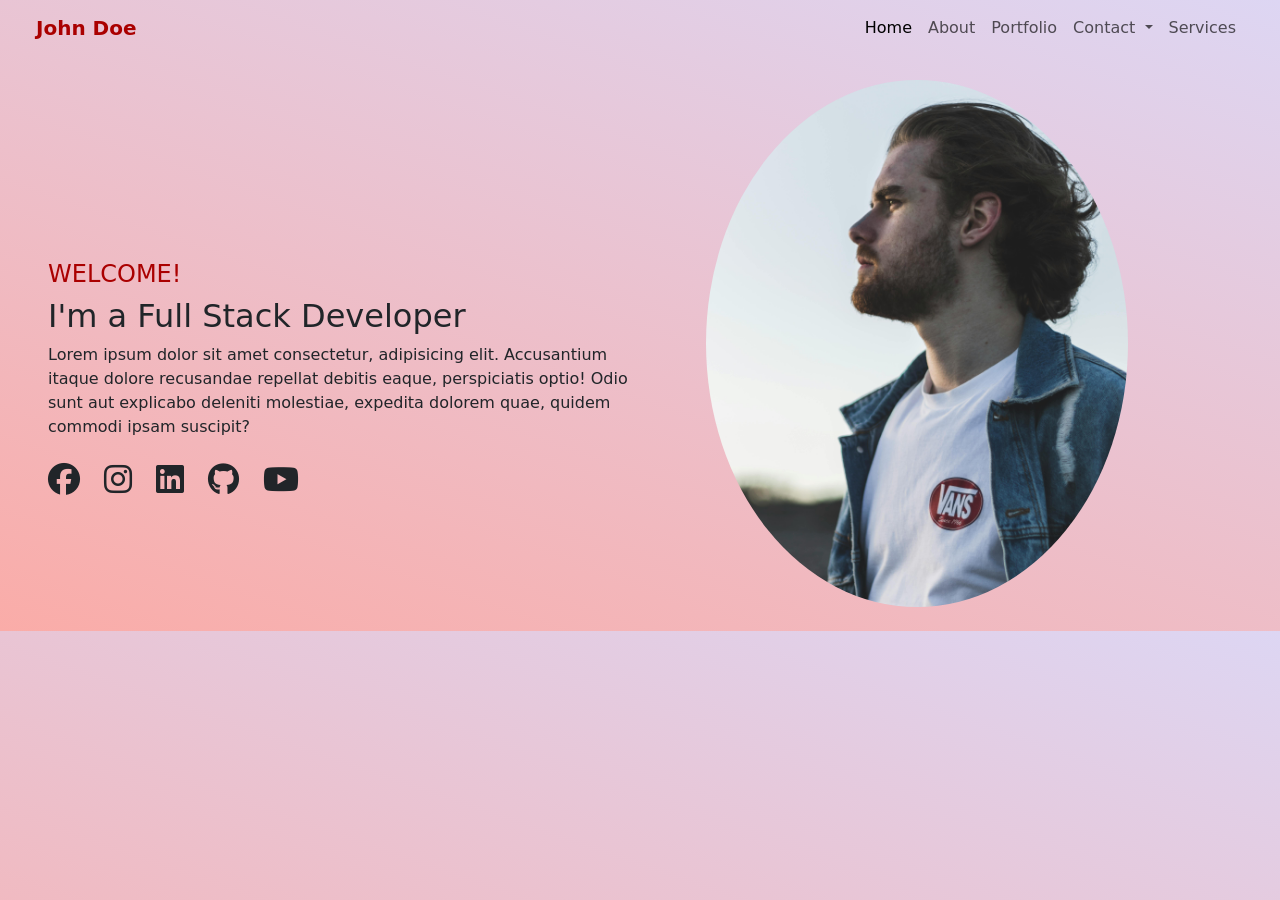
==== index.html @ af457241 "sample portfolio" ====
<!DOCTYPE html>
<html lang="en">
  <head>
    <meta charset="UTF-8" />
    <meta name="viewport" content="width=device-width, initial-scale=1.0" />
    <title>Document</title>
    <link
      href="https://cdn.jsdelivr.net/npm/bootstrap@5.3.3/dist/css/bootstrap.min.css"
      rel="stylesheet"
      integrity="sha384-QWTKZyjpPEjISv5WaRU9OFeRpok6YctnYmDr5pNlyT2bRjXh0JMhjY6hW+ALEwIH"
      crossorigin="anonymous"
    />
    <link
      rel="stylesheet"
      href="https://cdnjs.cloudflare.com/ajax/libs/font-awesome/6.7.1/css/all.min.css"
      integrity="sha512-5Hs3dF2AEPkpNAR7UiOHba+lRSJNeM2ECkwxUIxC1Q/FLycGTbNapWXB4tP889k5T5Ju8fs4b1P5z/iB4nMfSQ=="
      crossorigin="anonymous"
      referrerpolicy="no-referrer"
    />
    <script
      src="https://cdn.jsdelivr.net/npm/bootstrap@5.3.3/dist/js/bootstrap.bundle.min.js"
      integrity="sha384-YvpcrYf0tY3lHB60NNkmXc5s9fDVZLESaAA55NDzOxhy9GkcIdslK1eN7N6jIeHz"
      crossorigin="anonymous"
    ></script>
    <style>
      body {
        background-color: #faaca8;
        background-image: linear-gradient(19deg, #faaca8 0%, #ddd6f3 100%);
      }
    </style>
  </head>
  <body>
    <nav class="navbar navbar-expand-lg sticky-top">
      <div class="container-fluid">
        <a class="navbar-brand ms-4 pe-5 fw-bold" href="#" style="color: #AA0000;">John Doe</a>
        <button
          class="navbar-toggler"
          type="button"
          data-bs-toggle="collapse"
          data-bs-target="#navbarSupportedContent"
          aria-controls="navbarSupportedContent"
          aria-expanded="false"
          aria-label="Toggle navigation"
        >
          <span class="navbar-toggler-icon"></span>
        </button>
        <div class="collapse navbar-collapse" id="navbarSupportedContent">
          <ul class="nav navbar-nav justify-content-end ms-auto me-4">
            <li class="nav-item">
              <a class="nav-link active" aria-current="page" href="#">Home</a>
            </li>
            <li class="nav-item">
              <a class="nav-link" href="#">About</a>
            </li>
            <li class="nav-item">
              <a class="nav-link" href="#" >Portfolio</a>
            </li>
            <li class="nav-item dropdown">
              <a
                class="nav-link dropdown-toggle"
                href="#"
                role="button"
                data-bs-toggle="dropdown"
                aria-expanded="true"
              >
                Contact
              </a>
              <ul class="dropdown-menu">
                <li><a class="dropdown-item" href="#">Email</a></li>
                <li><a class="dropdown-item" href="#">Address</a></li>
              </ul>
            </li>
            <li class="nav-item">
              <a class="nav-link" href="#">Services</a>
            </li>
          </ul>
        </div>
      </div>
    </nav>
    <div class="container-fluid my-4 ps-5">
      <div class="row">
        <div class="col-6" style="margin-top: 180px">
          <h4 style="color: #AA0000;">WELCOME!</h4>
          <h2>I'm a Full Stack Developer</h2>
          <p>
            Lorem ipsum dolor sit amet consectetur, adipisicing elit.
            Accusantium itaque dolore recusandae repellat debitis eaque,
            perspiciatis optio! Odio sunt aut explicabo deleniti molestiae,
            expedita dolorem quae, quidem commodi ipsam suscipit?
          </p>
          <div class="d-flex pt-4 gap-4">
            <i class="fa-brands fa-facebook fa-2xl"></i>
            <i class="fa-brands fa-instagram fa-2xl"></i>
            <i class="fa-brands fa-linkedin fa-2xl"></i>
            <i class="fa-brands fa-github fa-2xl"></i>
            <i class="fa-brands fa-youtube fa-2xl"></i>
          </div>
        </div>
        <div class="col-6 ps-5">
          <img
            src="./images/profile.jpg"
            alt=""
            class="img-fluid w-75 rounded-circle"
          />
        </div>
      </div>
    </div>
  </body>
</html>
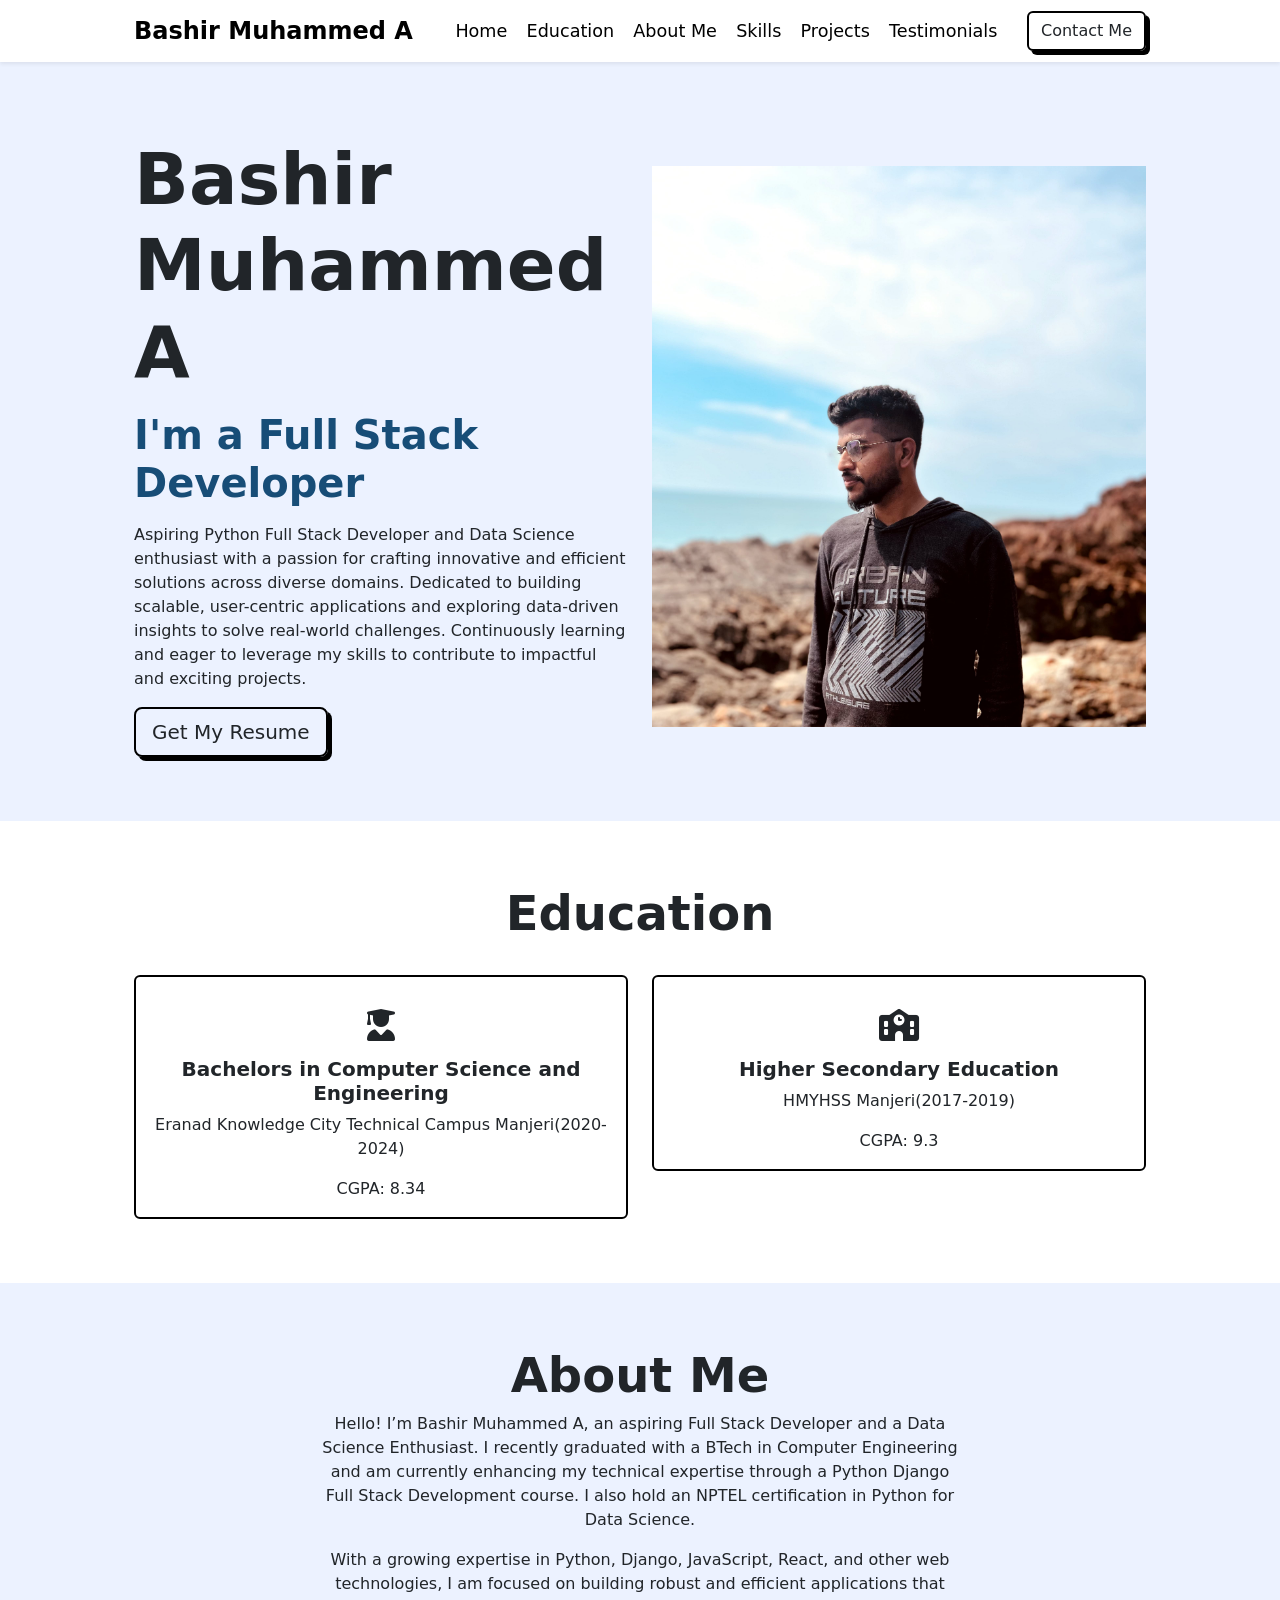
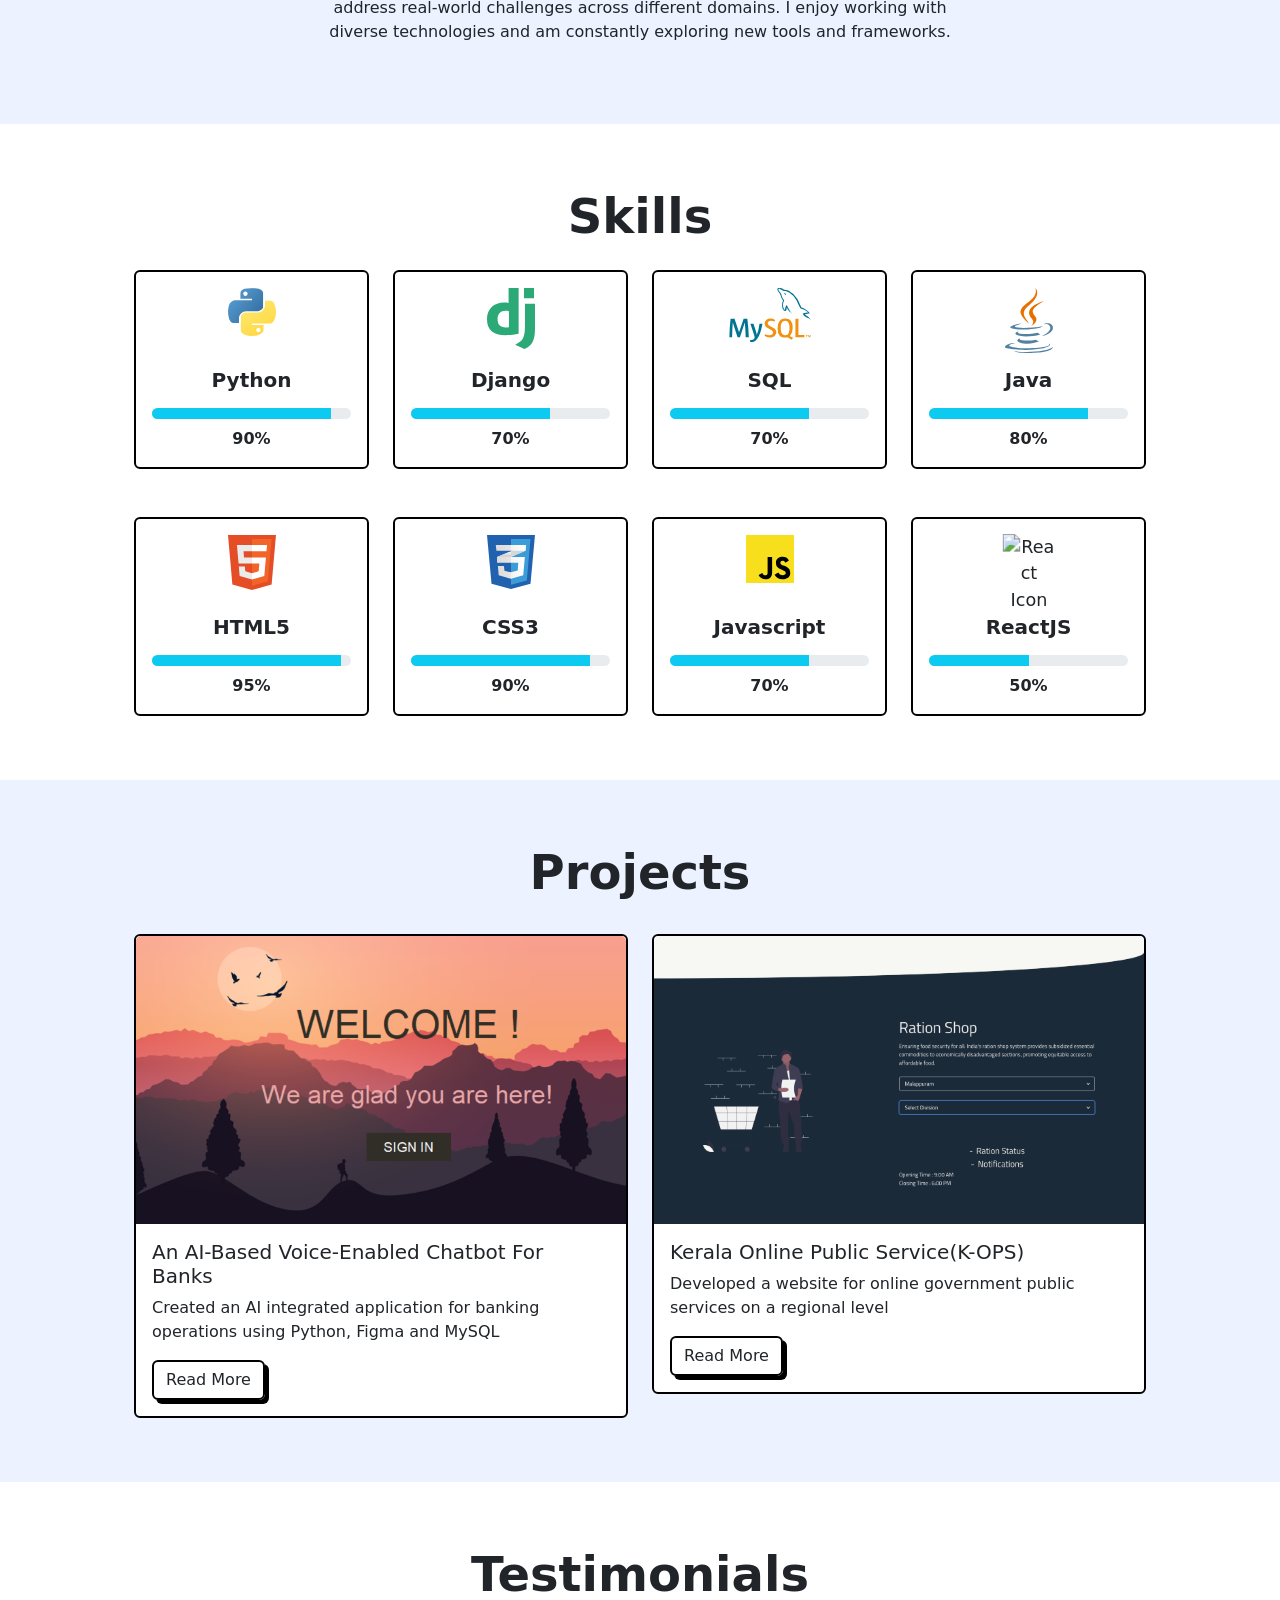
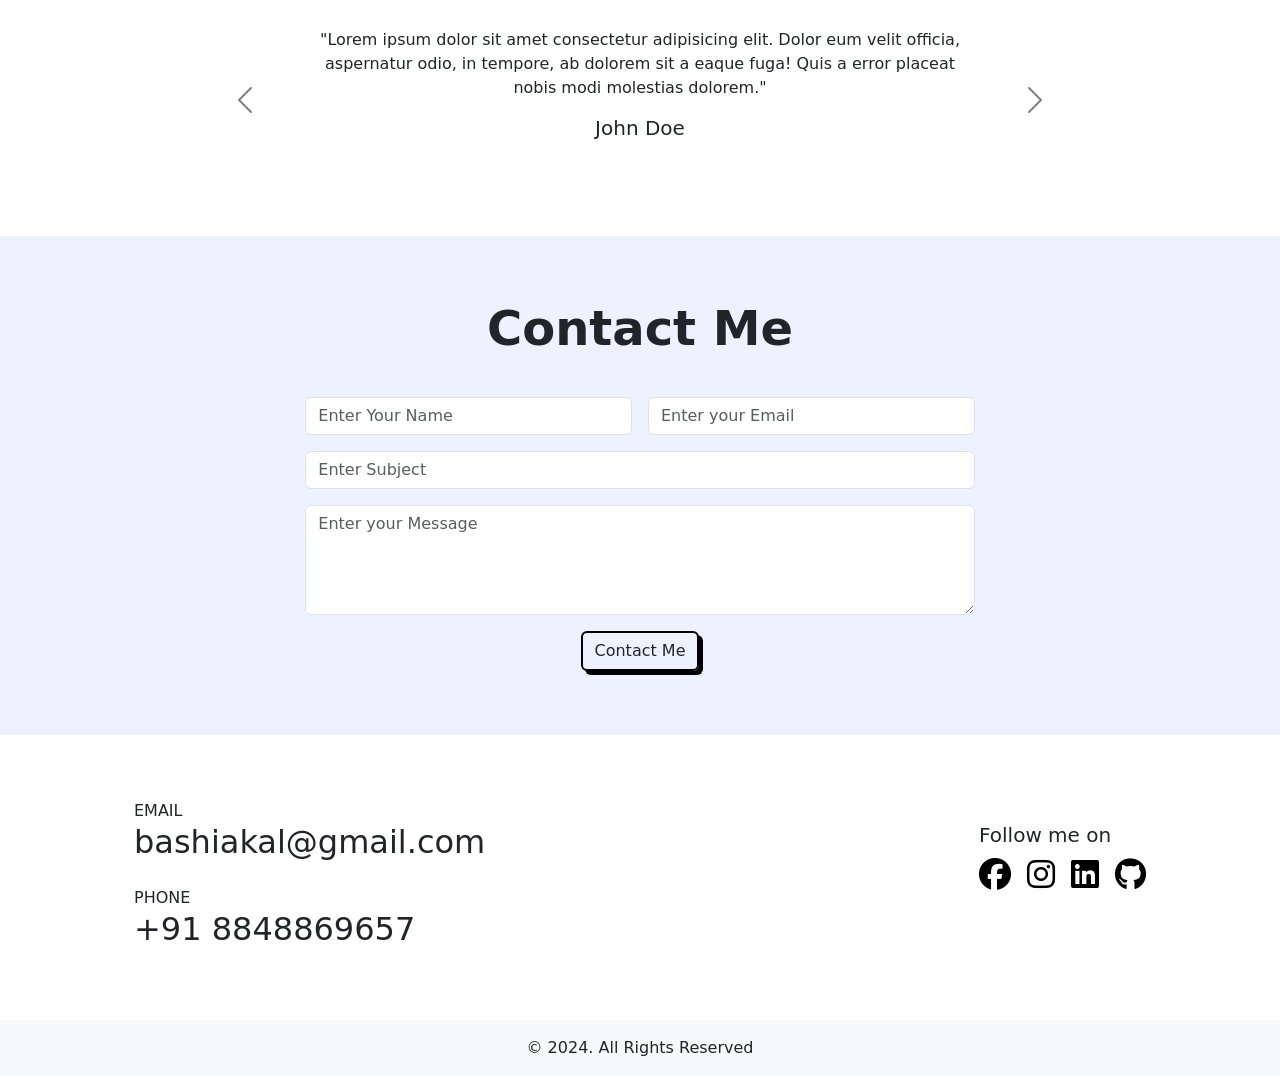
==== commit 63d5f277: "My Portfolio" ====
--- a/index.html
+++ b/index.html
@@ -3,107 +3,649 @@
   <head>
     <meta charset="UTF-8" />
     <meta name="viewport" content="width=device-width, initial-scale=1.0" />
-    <title>Document</title>
+    <title>My Portfolio</title>
     <link
       href="https://cdn.jsdelivr.net/npm/bootstrap@5.3.3/dist/css/bootstrap.min.css"
       rel="stylesheet"
       integrity="sha384-QWTKZyjpPEjISv5WaRU9OFeRpok6YctnYmDr5pNlyT2bRjXh0JMhjY6hW+ALEwIH"
       crossorigin="anonymous"
     />
-    <link
-      rel="stylesheet"
-      href="https://cdnjs.cloudflare.com/ajax/libs/font-awesome/6.7.1/css/all.min.css"
-      integrity="sha512-5Hs3dF2AEPkpNAR7UiOHba+lRSJNeM2ECkwxUIxC1Q/FLycGTbNapWXB4tP889k5T5Ju8fs4b1P5z/iB4nMfSQ=="
-      crossorigin="anonymous"
-      referrerpolicy="no-referrer"
-    />
     <script
       src="https://cdn.jsdelivr.net/npm/bootstrap@5.3.3/dist/js/bootstrap.bundle.min.js"
       integrity="sha384-YvpcrYf0tY3lHB60NNkmXc5s9fDVZLESaAA55NDzOxhy9GkcIdslK1eN7N6jIeHz"
       crossorigin="anonymous"
     ></script>
-    <style>
-      body {
-        background-color: #faaca8;
-        background-image: linear-gradient(19deg, #faaca8 0%, #ddd6f3 100%);
-      }
-    </style>
+    <link href="https://unpkg.com/aos@2.3.1/dist/aos.css" rel="stylesheet" />
+    <script src="https://unpkg.com/aos@2.3.1/dist/aos.js"></script>
+    <link rel="stylesheet" href="./assets/css/style.css" />
+    <link
+      rel="stylesheet"
+      href="https://cdnjs.cloudflare.com/ajax/libs/font-awesome/6.7.2/css/all.min.css"
+      integrity="sha512-Evv84Mr4kqVGRNSgIGL/F/aIDqQb7xQ2vcrdIwxfjThSH8CSR7PBEakCr51Ck+w+/U6swU2Im1vVX0SVk9ABhg=="
+      crossorigin="anonymous"
+      referrerpolicy="no-referrer"
+    />
+    <script src="./assets/js/main.js"></script>
   </head>
   <body>
-    <nav class="navbar navbar-expand-lg sticky-top">
-      <div class="container-fluid">
-        <a class="navbar-brand ms-4 pe-5 fw-bold" href="#" style="color: #AA0000;">John Doe</a>
+    <!-- NAVBAR -->
+    <nav class="navbar navbar-expand-lg fixed-top shadow-sm">
+      <div class="container-lg">
+        <a class="navbar-brand fw-bold" href="#">Bashir Muhammed A </a>
         <button
           class="navbar-toggler"
           type="button"
           data-bs-toggle="collapse"
-          data-bs-target="#navbarSupportedContent"
-          aria-controls="navbarSupportedContent"
+          data-bs-target="#navbarNav"
+          aria-controls="navbarNav"
           aria-expanded="false"
           aria-label="Toggle navigation"
         >
           <span class="navbar-toggler-icon"></span>
         </button>
-        <div class="collapse navbar-collapse" id="navbarSupportedContent">
-          <ul class="nav navbar-nav justify-content-end ms-auto me-4">
+
+        <div class="collapse navbar-collapse" id="navbarNav">
+          <ul class="navbar-nav mx-auto">
             <li class="nav-item">
-              <a class="nav-link active" aria-current="page" href="#">Home</a>
+              <a class="nav-link active" aria-current="page" href="#home"
+                >Home</a
+              >
             </li>
             <li class="nav-item">
-              <a class="nav-link" href="#">About</a>
+              <a class="nav-link" href="#education">Education</a>
             </li>
             <li class="nav-item">
-              <a class="nav-link" href="#" >Portfolio</a>
-            </li>
-            <li class="nav-item dropdown">
-              <a
-                class="nav-link dropdown-toggle"
-                href="#"
-                role="button"
-                data-bs-toggle="dropdown"
-                aria-expanded="true"
-              >
-                Contact
-              </a>
-              <ul class="dropdown-menu">
-                <li><a class="dropdown-item" href="#">Email</a></li>
-                <li><a class="dropdown-item" href="#">Address</a></li>
-              </ul>
+              <a class="nav-link" href="#about">About Me</a>
             </li>
             <li class="nav-item">
-              <a class="nav-link" href="#">Services</a>
+              <a class="nav-link" href="#skills">Skills</a>
+            </li>
+            <li class="nav-item">
+              <a class="nav-link" href="#projects">Projects</a>
+            </li>
+            <li class="nav-item">
+              <a class="nav-link" href="#testimonials">Testimonials</a>
+            </li>
+            <li class="nav-item">
+              <a class="nav-link d-lg-none" href="#contact">Contact Me</a>
             </li>
           </ul>
+          <a class="btn btn-outline-dark d-none d-lg-block" href="#contact"
+            >Contact Me</a
+          >
         </div>
       </div>
     </nav>
-    <div class="container-fluid my-4 ps-5">
-      <div class="row">
-        <div class="col-6" style="margin-top: 180px">
-          <h4 style="color: #AA0000;">WELCOME!</h4>
-          <h2>I'm a Full Stack Developer</h2>
-          <p>
-            Lorem ipsum dolor sit amet consectetur, adipisicing elit.
-            Accusantium itaque dolore recusandae repellat debitis eaque,
-            perspiciatis optio! Odio sunt aut explicabo deleniti molestiae,
-            expedita dolorem quae, quidem commodi ipsam suscipit?
-          </p>
-          <div class="d-flex pt-4 gap-4">
-            <i class="fa-brands fa-facebook fa-2xl"></i>
-            <i class="fa-brands fa-instagram fa-2xl"></i>
-            <i class="fa-brands fa-linkedin fa-2xl"></i>
-            <i class="fa-brands fa-github fa-2xl"></i>
-            <i class="fa-brands fa-youtube fa-2xl"></i>
-          </div>
-        </div>
-        <div class="col-6 ps-5">
-          <img
-            src="./images/profile.jpg"
-            alt=""
-            class="img-fluid w-75 rounded-circle"
-          />
-        </div>
-      </div>
-    </div>
+    <!-- HOME -->
+    <section class="home" id="home">
+      <div class="container-lg">
+        <div class="row align-items-center">
+          <div class="col-sm-6">
+            <h1 class="display-2 fw-bold" data-aos="fade-up">
+              Bashir Muhammed A
+            </h1>
+            <h1
+              class="display-6 fw-bold mb-3 mt-3"
+              data-aos="fade-up"
+              data-aos-delay="300"
+            >
+              I'm a Full Stack Developer
+            </h1>
+            <p data-aos="fade-up" data-aos-delay="600">
+              Aspiring Python Full Stack Developer and Data Science enthusiast
+              with a passion for crafting innovative and efficient solutions
+              across diverse domains. Dedicated to building scalable,
+              user-centric applications and exploring data-driven insights to
+              solve real-world challenges. Continuously learning and eager to
+              leverage my skills to contribute to impactful and exciting
+              projects.
+            </p>
+            <div
+              data-aos="fade-up"
+              data-aos-delay="900"
+              data-aos-anchor-placement="top-bottom"
+            >
+              <a
+                href="./assets/files/Bashir_Muhammed_Resume.pdf"
+                class="btn btn-outline-dark btn-lg"
+                download
+              >
+                Get My Resume
+              </a>
+            </div>
+          </div>
+          <div class="col-sm-6 text-center">
+            <img
+              src="./assets/images/bashir.jpg"
+              class="img-fluid"
+              alt="image"
+              data-aos="fade-up"
+              data-aos-delay="1200"
+            />
+          </div>
+        </div>
+      </div>
+    </section>
+    <!-- EDUCATION -->
+    <section class="education" id="education">
+      <div class="container">
+        <h2 class="display-5 fw-bold" data-aos="fade-up">Education</h2>
+        <div class="row">
+          <div class="col-lg col-sm-12 mt-4" data-aos="fade-up">
+            <div class="card">
+              <div class="card-body">
+                <i class="fa-solid fa-user-graduate"></i>
+                <h5 class="card-title fw-bold">
+                  Bachelors in Computer Science and Engineering
+                </h5>
+                <p class="card-text">
+                  Eranad Knowledge City Technical Campus Manjeri(2020-2024)
+                </p>
+                <p class="card-text">CGPA: 8.34</p>
+              </div>
+            </div>
+          </div>
+          <div
+            class="col-lg col-sm-12 mt-4"
+            data-aos="fade-up"
+            data-aos-delay="300"
+          >
+            <div class="card">
+              <div class="card-body">
+                <i class="fa-solid fa-school"></i>
+                <h5 class="card-title fw-bold">Higher Secondary Education</h5>
+                <p class="card-text">HMYHSS Manjeri(2017-2019)</p>
+                <p class="card-text">CGPA: 9.3</p>
+              </div>
+            </div>
+          </div>
+        </div>
+      </div>
+    </section>
+    <!-- ABOUT -->
+    <section class="about" id="about">
+      <div class="container">
+        <h2 class="display-5 fw-bold" data-aos="fade-up">About Me</h2>
+        <p data-aos="fade-up">
+          Hello! I’m Bashir Muhammed A, an aspiring Full Stack Developer and a
+          Data Science Enthusiast. I recently graduated with a BTech in Computer
+          Engineering and am currently enhancing my technical expertise through
+          a Python Django Full Stack Development course. I also hold an NPTEL
+          certification in Python for Data Science.
+        </p>
+        <p data-aos="fade-up" data-aos-delay="300">
+          With a growing expertise in Python, Django, JavaScript, React, and
+          other web technologies, I am focused on building robust and efficient
+          applications that address real-world challenges across different
+          domains. I enjoy working with diverse technologies and am constantly
+          exploring new tools and frameworks.
+        </p>
+      </div>
+    </section>
+    <!-- SKILLS -->
+    <section class="skills" id="skills">
+      <div class="container">
+        <h2 class="display-5 fw-bold mb-4" data-aos="fade-up">Skills</h2>
+        <div class="row g-4" data-aos="fade-up">
+          <div class="col-lg-3 col-md-6 mt-4">
+            <div class="card">
+              <div class="svg-icon">
+                <img
+                  src="./assets/images/python-icon.svg"
+                  class="img-fluid"
+                  alt="Python Icon"
+                />
+              </div>
+              <div class="card-body">
+                <h5 class="card-title fw-bold">Python</h5>
+                <div
+                  class="progress mt-3"
+                  role="progressbar"
+                  aria-label="Info example"
+                  aria-valuenow="50"
+                  aria-valuemin="0"
+                  aria-valuemax="100"
+                >
+                  <div class="progress-bar bg-info" style="width: 90%"></div>
+                </div>
+                <p class="card-text fw-semibold mt-2">90%</p>
+              </div>
+            </div>
+          </div>
+          <div class="col-lg-3 col-md-6 mt-4">
+            <div class="card">
+              <div class="svg-icon">
+                <img
+                  src="./assets/images/django-icon.svg"
+                  class="img-fluid"
+                  alt="Django Icon"
+                />
+              </div>
+              <div class="card-body">
+                <h5 class="card-title fw-bold">Django</h5>
+                <div
+                  class="progress mt-3"
+                  role="progressbar"
+                  aria-label="Info example"
+                  aria-valuenow="50"
+                  aria-valuemin="0"
+                  aria-valuemax="100"
+                >
+                  <div class="progress-bar bg-info" style="width: 70%"></div>
+                </div>
+                <p class="card-text fw-semibold mt-2">70%</p>
+              </div>
+            </div>
+          </div>
+          <div class="col-lg-3 col-md-6 mt-4">
+            <div class="card">
+              <div class="svg-icon sql">
+                <img
+                  src="./assets/images/mysql-icon.svg"
+                  class="img-fluid"
+                  alt="MySQL Icon"
+                />
+              </div>
+              <div class="card-body">
+                <h5 class="card-title fw-bold">SQL</h5>
+                <div
+                  class="progress mt-3"
+                  role="progressbar"
+                  aria-label="Info example"
+                  aria-valuenow="50"
+                  aria-valuemin="0"
+                  aria-valuemax="100"
+                >
+                  <div class="progress-bar bg-info" style="width: 70%"></div>
+                </div>
+                <p class="card-text fw-semibold mt-2">70%</p>
+              </div>
+            </div>
+          </div>
+          <div class="col-lg-3 col-md-6 mt-4">
+            <div class="card">
+              <div class="svg-icon">
+                <img
+                  src="./assets/images/java-icon.svg"
+                  class="img-fluid"
+                  alt="Java Icon"
+                />
+              </div>
+              <div class="card-body">
+                <h5 class="card-title fw-bold">Java</h5>
+                <div
+                  class="progress mt-3"
+                  role="progressbar"
+                  aria-label="Info example"
+                  aria-valuenow="50"
+                  aria-valuemin="0"
+                  aria-valuemax="100"
+                >
+                  <div class="progress-bar bg-info" style="width: 80%"></div>
+                </div>
+                <p class="card-text fw-semibold mt-2">80%</p>
+              </div>
+            </div>
+          </div>
+        </div>
+        <div class="row g-4 mt-4" data-aos="fade-up">
+          <div class="col-lg-3 col-md-6 mt-4">
+            <div class="card">
+              <div class="svg-icon">
+                <img
+                  src="./assets/images/html-icon.svg"
+                  class="img-fluid"
+                  alt="HTML Icon"
+                />
+              </div>
+              <div class="card-body">
+                <h5 class="card-title fw-bold">HTML5</h5>
+                <div
+                  class="progress mt-3"
+                  role="progressbar"
+                  aria-label="Info example"
+                  aria-valuenow="50"
+                  aria-valuemin="0"
+                  aria-valuemax="100"
+                >
+                  <div class="progress-bar bg-info" style="width: 95%"></div>
+                </div>
+                <p class="card-text fw-semibold mt-2">95%</p>
+              </div>
+            </div>
+          </div>
+          <div class="col-lg-3 col-md-6 mt-4">
+            <div class="card">
+              <div class="svg-icon">
+                <img
+                  src="./assets/images/css_icon.svg"
+                  class="img-fluid"
+                  alt="CSS Icon"
+                />
+              </div>
+              <div class="card-body">
+                <h5 class="card-title fw-bold">CSS3</h5>
+                <div
+                  class="progress mt-3"
+                  role="progressbar"
+                  aria-label="Info example"
+                  aria-valuenow="50"
+                  aria-valuemin="0"
+                  aria-valuemax="100"
+                >
+                  <div class="progress-bar bg-info" style="width: 90%"></div>
+                </div>
+                <p class="card-text fw-semibold mt-2">90%</p>
+              </div>
+            </div>
+          </div>
+          <div class="col-lg-3 col-md-6 mt-4">
+            <div class="card">
+              <div class="svg-icon">
+                <img
+                  src="./assets/images/javascript-icon.svg"
+                  class="img-fluid"
+                  alt="JS Icon"
+                />
+              </div>
+              <div class="card-body">
+                <h5 class="card-title fw-bold">Javascript</h5>
+                <div
+                  class="progress mt-3"
+                  role="progressbar"
+                  aria-label="Info example"
+                  aria-valuenow="50"
+                  aria-valuemin="0"
+                  aria-valuemax="100"
+                >
+                  <div class="progress-bar bg-info" style="width: 70%"></div>
+                </div>
+                <p class="card-text fw-semibold mt-2">70%</p>
+              </div>
+            </div>
+          </div>
+          <div class="col-lg-3 col-md-6 mt-4">
+            <div class="card">
+              <div class="svg-icon react">
+                <img
+                  src="./assets/images/react-js-icon.svg"
+                  class="img-fluid"
+                  alt="React Icon"
+                />
+              </div>
+              <div class="card-body">
+                <h5 class="card-title fw-bold">ReactJS</h5>
+                <div
+                  class="progress mt-3"
+                  role="progressbar"
+                  aria-label="Info example"
+                  aria-valuenow="50"
+                  aria-valuemin="0"
+                  aria-valuemax="100"
+                >
+                  <div class="progress-bar bg-info" style="width: 50%"></div>
+                </div>
+                <p class="card-text fw-semibold mt-2">50%</p>
+              </div>
+            </div>
+          </div>
+        </div>
+      </div>
+    </section>
+
+    <!-- PROJECTS -->
+    <section class="projects" id="projects">
+      <div class="container">
+        <h2 class="display-5 fw-bold" data-aos="fade-up">Projects</h2>
+        <div class="row">
+          <div class="col-lg col-sm-12 mt-4" data-aos="fade-up">
+            <div class="card">
+              <div class="card_image">
+                <img
+                  src="./assets/images/project.png"
+                  class="card-img-top project1"
+                  alt="..."
+                />
+              </div>
+              <div class="card-body">
+                <h5 class="card-title">
+                  An AI-Based Voice-Enabled Chatbot For Banks
+                </h5>
+                <p class="card-text">
+                  Created an AI integrated application for banking operations
+                  using Python, Figma and MySQL
+                </p>
+                <a
+                  href="#"
+                  class="btn btn-outline-dark"
+                  data-bs-toggle="modal"
+                  data-bs-target="#comingSoonModal"
+                  >Read More</a
+                >
+              </div>
+            </div>
+          </div>
+          <div
+            class="col-lg col-sm-12 mt-4"
+            data-aos="fade-up"
+            data-aos-delay="300"
+          >
+            <div class="card">
+              <div class="card_image">
+                <img
+                  src="./assets/images/project2.png"
+                  class="card-img-top"
+                  alt="..."
+                />
+              </div>
+              <div class="card-body">
+                <h5 class="card-title">Kerala Online Public Service(K-OPS)</h5>
+                <p class="card-text">
+                  Developed a website for online government public services on a
+                  regional level
+                </p>
+                <a
+                  href="#"
+                  class="btn btn-outline-dark"
+                  data-bs-toggle="modal"
+                  data-bs-target="#comingSoonModal"
+                  >Read More</a
+                >
+              </div>
+            </div>
+          </div>
+        </div>
+        <div
+          class="modal fade"
+          id="comingSoonModal"
+          tabindex="-1"
+          aria-labelledby="comingSoonModalLabel"
+          aria-hidden="true"
+        >
+          <div class="modal-dialog modal-dialog-centered">
+            <div class="modal-content">
+              <div class="modal-header">
+                <h5 class="modal-title" id="comingSoonModalLabel">
+                  Coming Soon
+                </h5>
+                <button
+                  type="button"
+                  class="btn-close"
+                  data-bs-dismiss="modal"
+                  aria-label="Close"
+                ></button>
+              </div>
+              <div class="modal-body">
+                This feature is under development and will be available soon.
+                Stay tuned!
+              </div>
+              <div class="modal-footer mx-auto">
+                <button
+                  type="button"
+                  class="btn btn-outline-dark"
+                  data-bs-dismiss="modal"
+                >
+                  Close
+                </button>
+              </div>
+            </div>
+          </div>
+        </div>
+      </div>
+    </section>
+    <!-- TESTIMONIALS -->
+    <section class="testimonials" id="testimonials">
+      <div class="container">
+        <h2 class="display-5 fw-bold mb-4" data-aos="fade-up">Testimonials</h2>
+        <div
+          id="carouselExample"
+          class="carousel slide carousel-dark carousel-fade"
+          data-aos="fade-up"
+          data-aos-delay="300"
+        >
+          <div class="carousel-inner">
+            <div class="carousel-item active">
+              <p>
+                "Lorem ipsum dolor sit amet consectetur adipisicing elit. Dolor
+                eum velit officia, aspernatur odio, in tempore, ab dolorem sit a
+                eaque fuga! Quis a error placeat nobis modi molestias dolorem."
+              </p>
+              <h5>John Doe</h5>
+            </div>
+            <div class="carousel-item">
+              <p>
+                "Lorem ipsum dolor sit amet consectetur adipisicing elit.
+                Reiciendis consequatur voluptatibus itaque, cum natus expedita
+                aliquid! Reiciendis eius fugit perspiciatis quisquam
+                exercitationem hic sapiente voluptatibus. Optio numquam
+                temporibus vitae. Nam!"
+              </p>
+              <h5>Sam Doe</h5>
+            </div>
+            <div class="carousel-item">
+              <p>
+                "Lorem ipsum dolor sit amet consectetur adipisicing elit.
+                Recusandae quas velit dignissimos, omnis accusamus iste
+                temporibus quos cumque, beatae quo aperiam nulla ab iusto aut. A
+                voluptas quis repellat. Distinctio."
+              </p>
+              <h5>Daniel Doe</h5>
+            </div>
+          </div>
+          <button
+            class="carousel-control-prev"
+            type="button"
+            data-bs-target="#carouselExample"
+            data-bs-slide="prev"
+          >
+            <span class="carousel-control-prev-icon" aria-hidden="true"></span>
+            <span class="visually-hidden">Previous</span>
+          </button>
+          <button
+            class="carousel-control-next"
+            type="button"
+            data-bs-target="#carouselExample"
+            data-bs-slide="next"
+          >
+            <span class="carousel-control-next-icon" aria-hidden="true"></span>
+            <span class="visually-hidden">Next</span>
+          </button>
+        </div>
+      </div>
+    </section>
+    <!-- CONTACT -->
+    <section class="contact" id="contact">
+      <div class="container">
+        <h2 class="display-5 fw-bold" data-aos="fade-up">Contact Me</h2>
+        <form
+          id="contactForm"
+          action="https://formspree.io/f/myzzypva"
+          method="POST"
+          class="row justify-content-center g-3 mt-4"
+          data-aos="fade-up"
+          data-aos-delay="300"
+        >
+          <div class="col-md-4">
+            <input
+              type="text"
+              class="form-control"
+              name="name"
+              placeholder="Enter Your Name"
+              required
+            />
+          </div>
+          <div class="col-md-4">
+            <input
+              type="email"
+              class="form-control"
+              name="email"
+              placeholder="Enter your Email"
+              required
+            />
+          </div>
+          <div class="col-md-8">
+            <input
+              type="text"
+              class="form-control"
+              name="subject"
+              placeholder="Enter Subject"
+              required
+            />
+          </div>
+          <div class="col-md-8">
+            <textarea
+              name="message"
+              rows="4"
+              class="form-control"
+              placeholder="Enter your Message"
+              required
+            ></textarea>
+          </div>
+          <div class="col-12">
+            <button type="submit" class="btn btn-outline-dark">
+              Contact Me
+            </button>
+          </div>
+        </form>
+      </div>
+    </section>
+<!-- Last Section -->
+    <section>
+      <div class="container footer-top">
+        <div class="row justify-content-between">
+          <div class="col-auto">
+            <div>
+              <p class="mb-0">EMAIL</p>
+              <h2>bashiakal@gmail.com</h2>
+            </div>
+            <div class="mt-4">
+              <p class="mb-0">PHONE</p>
+              <h2>+91 8848869657</h2>
+            </div>
+          </div>
+          <div class="col-auto mt-4">
+            <h5>Follow me on</h5>
+            <div class="social-links ms-auto d-flex gap-3 mt-3">
+              <a href="https://www.facebook.com/bashir.cool"
+                ><i class="fa-brands fa-facebook fa-2xl"></i
+              ></a>
+              <a href="https://www.instagram.com/bashir__muhammed/"
+                ><i class="fa-brands fa-instagram fa-2xl"></i
+              ></a>
+              <a href="https://www.linkedin.com/in/bashir-muhammed-a-b759a02b4/"
+                ><i class="fa-brands fa-linkedin fa-2xl"></i
+              ></a>
+              <a href="https://github.com/Bashir-01"
+                ><i class="fa-brands fa-github fa-2xl"></i
+              ></a>
+            </div>
+          </div>
+        </div>
+      </div>
+    </section>
+    <!-- FOOTER -->
+    <footer class="text-center p-3 bg-body-tertiary">
+      <div>&copy; 2024. All Rights Reserved</div>
+    </footer>
   </body>
 </html>
--- a/assets/css/style.css
+++ b/assets/css/style.css
@@ -0,0 +1,227 @@
+:root {
+  --accent-color: #4b8fc3;
+}
+
+section [class^="container"] {
+  padding: 4rem 2rem;
+}
+
+@media screen and (min-width: 1024px) {
+  section [class^="container"] {
+    padding: 4rem;
+  }
+  nav [class^="container"] {
+    padding: 0 4rem;
+  }
+}
+
+section:not(:first-of-type):not(:last-of-type) {
+  text-align: center;
+}
+
+section:nth-child(2n) {
+  background-color: #ecf2ff;
+}
+
+a {
+  color: black;
+  text-decoration: none;
+}
+
+section .card,
+.btn-outline-dark {
+  border: 2px solid black;
+  transition: all 0.4s;
+}
+
+.btn-outline-dark {
+  box-shadow: 4px 4px black;
+}
+
+section .card:hover {
+  box-shadow: 4px 4px black;
+}
+
+.btn-outline-dark:hover {
+  border: 2px solid black;
+  box-shadow: 4px 4px var(--accent-color);
+}
+
+/* NAVBAR */
+.navbar {
+  background-color: white;
+}
+
+.navbar-nav .nav-link {
+  color: black;
+  font-size: 1.1rem;
+  transition: all 0.5s;
+}
+
+.navbar-nav .nav-link:hover {
+  color: var(--accent-color);
+}
+
+.navbar-nav .nav-item {
+  padding: 0.1rem;
+}
+
+.navbar-brand {
+  font-size: 1.5rem;
+}
+
+/* HOME */
+
+section.home {
+  background-color: #ecf2ff;
+  padding-top: 72px;
+}
+
+@media screen and (max-width: 576px) {
+  section.home {
+    text-align: center;
+  }
+  section.hero img {
+    width: 70%;
+  }
+  .navbar-brand {
+    font-size: 1.5rem;
+  }
+  section.home .row {
+    gap: 1rem;
+  }
+}
+
+section.home .display-6 {
+  color: #174d77;
+}
+
+/* EDUCATION */
+
+section.education i {
+  font-size: 2rem;
+  display: block;
+  margin: 1rem;
+  text-align: center;
+}
+
+.btn-outline-dark:hover {
+  border: 2px solid black;
+  box-shadow: 4px 4px var(--accent-color);
+}
+
+/* ABOUT */
+
+@media screen and (min-width: 1024px) {
+  section.about .container {
+    width: 60%;
+  }
+}
+
+/* SKILLS */
+
+section.skills i {
+  font-size: 2rem;
+  margin: 1rem auto 0;
+  border: 2px solid #000000;
+  width: 4rem;
+  height: 4rem;
+  border-radius: 50%;
+  display: flex;
+  align-items: center;
+  justify-content: center;
+}
+
+section.skills .svg-icon {
+  margin: 1rem auto 0;
+  width: 3rem;
+  height: 4rem;
+}
+
+
+section.skills .sql {
+  transform: scale(1.7);
+  padding-top: 0.8rem;
+}
+
+section.skills .react {
+  transform: scale(1.1);
+  padding-top: 0.1rem;
+}
+
+section.skills .progress {
+  height: 0.7rem;
+}
+
+section.skills .card:hover .svg-icon {
+  filter: brightness(0.9);
+  transition: 0.4s ease;
+}
+
+section.skills .card .svg-icon {
+  transition: 0.4s ease;
+}
+
+/* PROJECTS */
+
+section.projects .card {
+  max-width: 34rem;
+  text-align: left;
+  margin-inline: auto;
+}
+
+section.projects .card img {
+  /* max-width: 80%;
+    margin: 1rem auto; */
+  height: 18rem;
+}
+
+section.projects .card:hover .card img {
+  transform: scale(1.1);
+}
+
+.project1 {
+  object-fit: cover;
+}
+
+section.projects .card_image {
+  overflow: hidden;
+}
+
+section.projects .card_image img {
+  transition: transform 0.4s ease;
+}
+
+section.projects .card:hover .card_image img {
+  transform: scale(1.1);
+}
+
+/* TESTIMONIALS */
+
+section.testimonials .container {
+  width: 75%;
+}
+
+section.testimonials .carousel-control-prev,
+section.testimonials .carousel-control-next {
+  width: 5%;
+}
+
+section.testimonials .carousel-item p {
+  max-width: 80%;
+}
+
+section.testimonials .carousel.carousel-fade .carousel-item {
+  transition: opacity 0.5s;
+}
+
+section.testimonials .carousel-item {
+  display: flex;
+  flex-direction: column;
+  align-items: center;
+  justify-content: center;
+}
+
+/* CONTACT */
+
+/* Last Section */
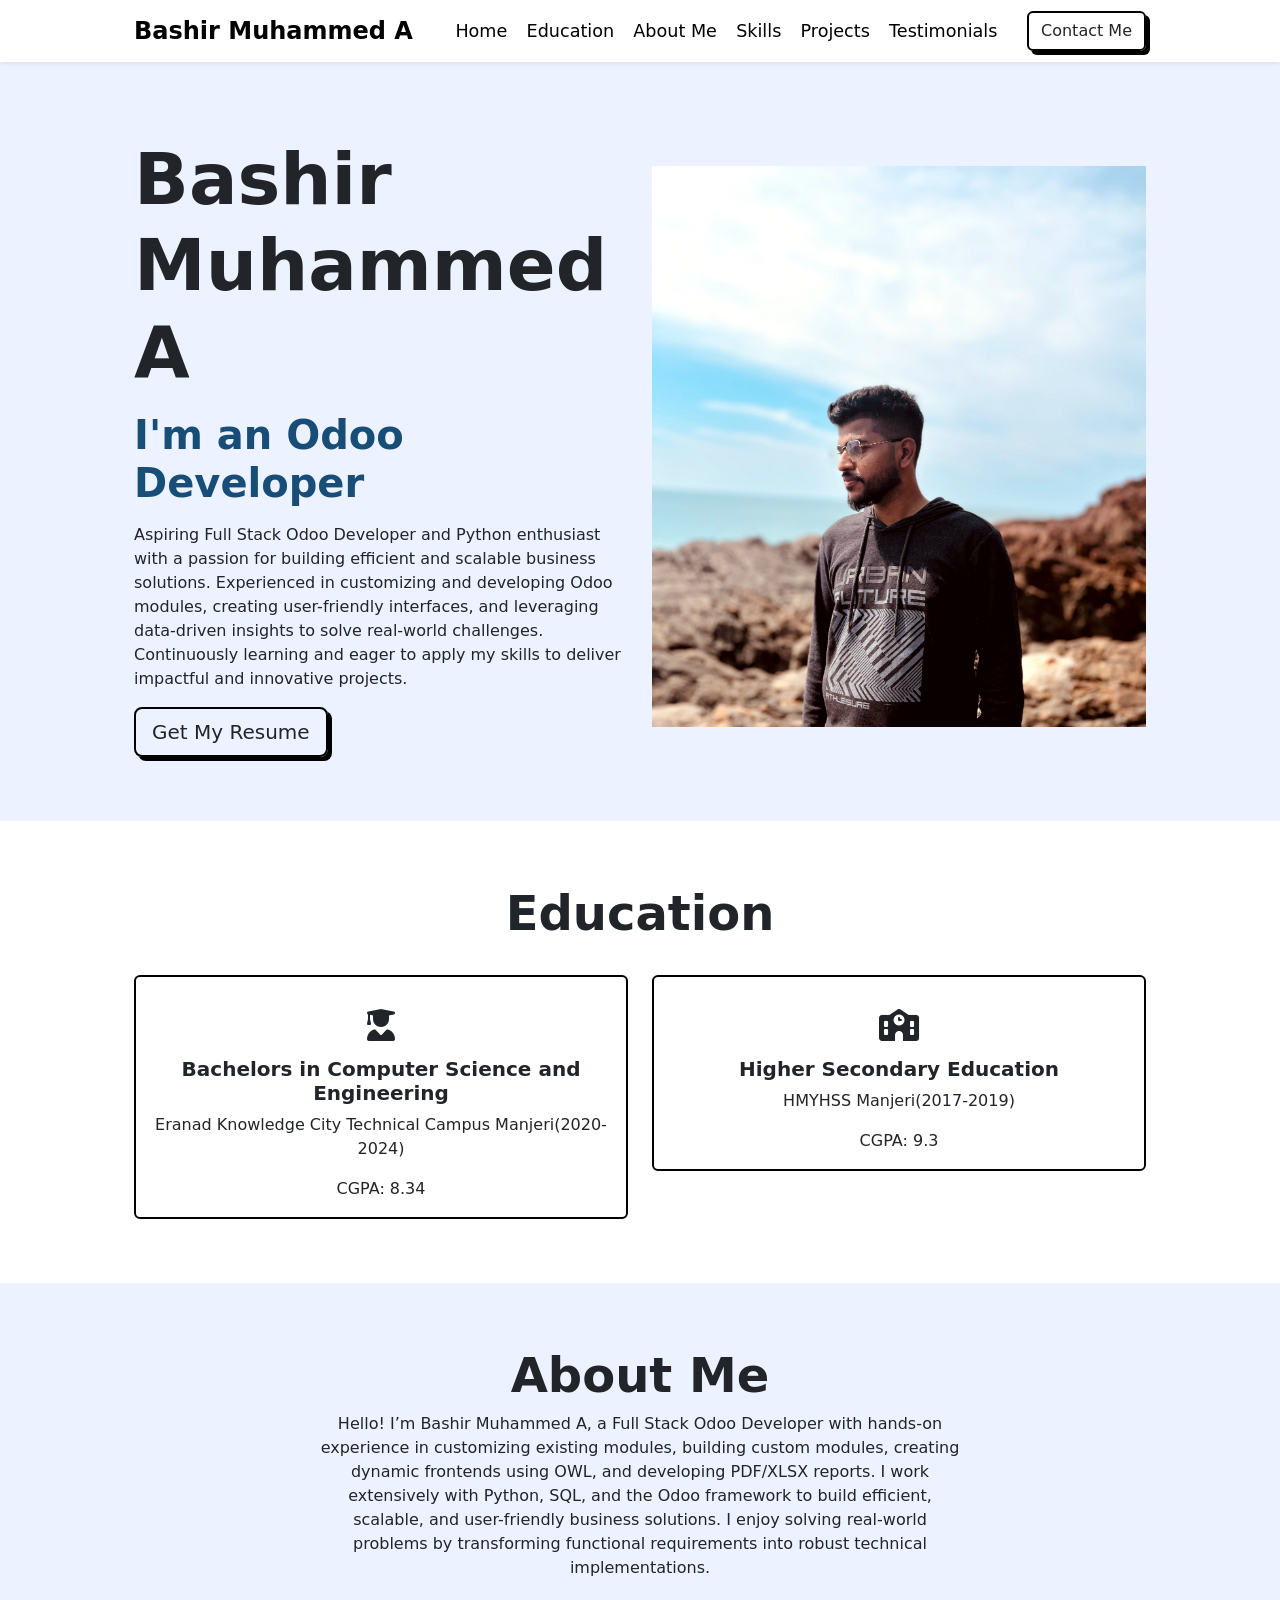
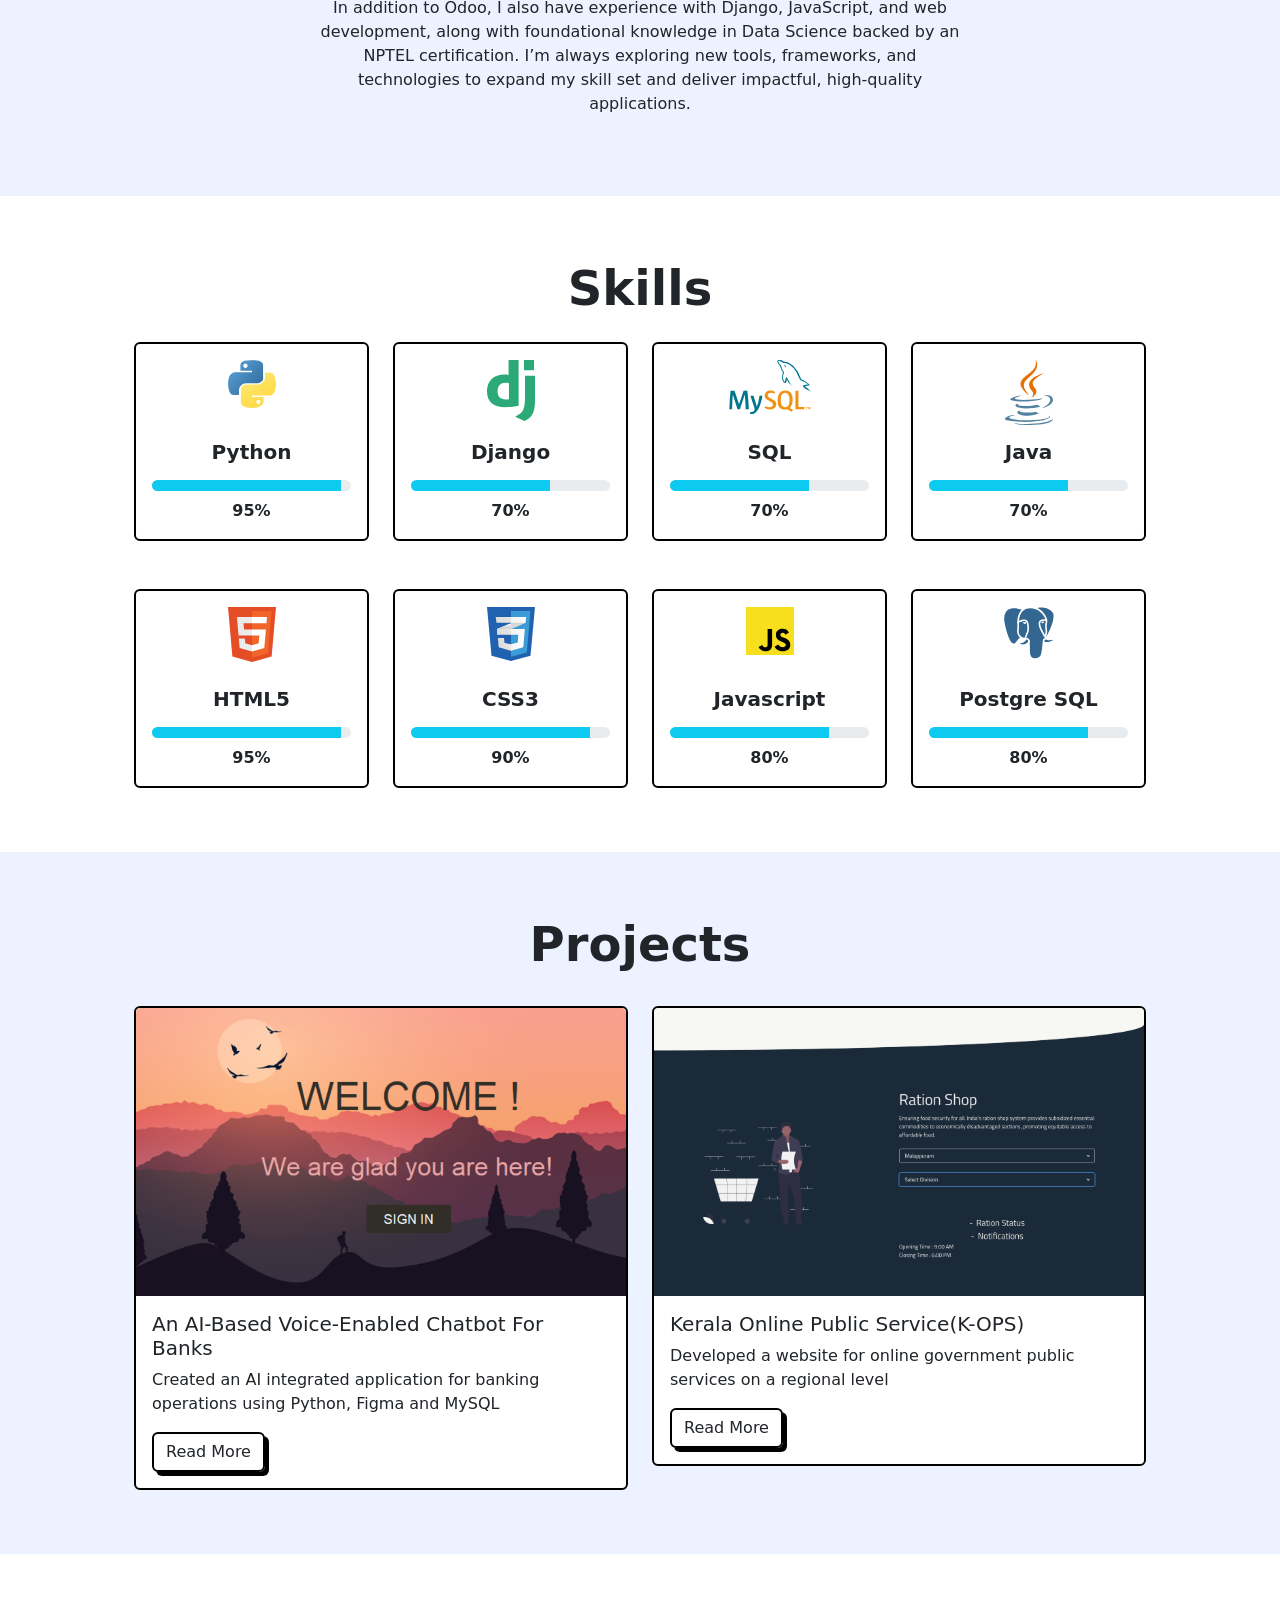
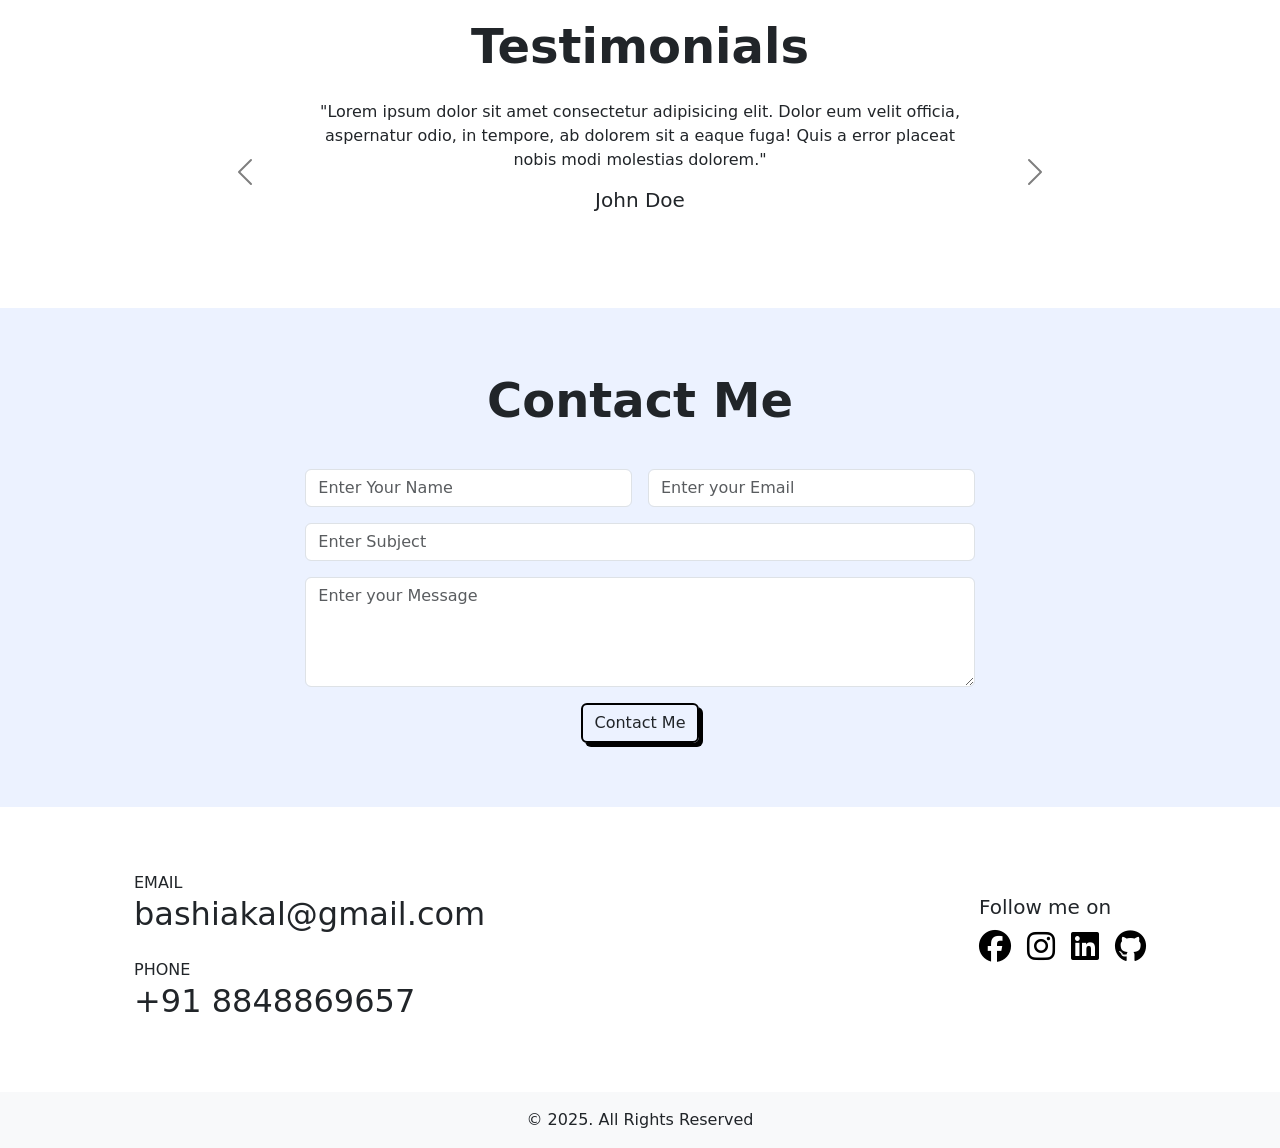
==== commit 6fa0ec28: "Updated portfolio with Odoo developer information, added PSQL in skills, Updated Resume and copyrigh" ====
--- a/index.html
+++ b/index.html
@@ -89,16 +89,15 @@
               data-aos="fade-up"
               data-aos-delay="300"
             >
-              I'm a Full Stack Developer
+              I'm an Odoo Developer
             </h1>
             <p data-aos="fade-up" data-aos-delay="600">
-              Aspiring Python Full Stack Developer and Data Science enthusiast
-              with a passion for crafting innovative and efficient solutions
-              across diverse domains. Dedicated to building scalable,
-              user-centric applications and exploring data-driven insights to
-              solve real-world challenges. Continuously learning and eager to
-              leverage my skills to contribute to impactful and exciting
-              projects.
+              Aspiring Full Stack Odoo Developer and Python enthusiast with a 
+              passion for building efficient and scalable business solutions. 
+              Experienced in customizing and developing Odoo modules, creating 
+              user-friendly interfaces, and leveraging data-driven insights to 
+              solve real-world challenges. Continuously learning and eager to apply my 
+              skills to deliver impactful and innovative projects.
             </p>
             <div
               data-aos="fade-up"
@@ -106,7 +105,7 @@
               data-aos-anchor-placement="top-bottom"
             >
               <a
-                href="./assets/files/Bashir_Muhammed_Resume.pdf"
+                href="./assets/files/Bashir_Muhammed_A_Odoo_Developer.pdf"
                 class="btn btn-outline-dark btn-lg"
                 download
               >
@@ -167,18 +166,18 @@
       <div class="container">
         <h2 class="display-5 fw-bold" data-aos="fade-up">About Me</h2>
         <p data-aos="fade-up">
-          Hello! I’m Bashir Muhammed A, an aspiring Full Stack Developer and a
-          Data Science Enthusiast. I recently graduated with a BTech in Computer
-          Engineering and am currently enhancing my technical expertise through
-          a Python Django Full Stack Development course. I also hold an NPTEL
-          certification in Python for Data Science.
+          Hello! I’m Bashir Muhammed A, a Full Stack Odoo Developer with hands-on experience 
+          in customizing existing modules, building custom modules, creating dynamic frontends 
+          using OWL, and developing PDF/XLSX reports. I work extensively with Python, SQL, and 
+          the Odoo framework to build efficient, scalable, and user-friendly business solutions.
+           I enjoy solving real-world problems by transforming functional requirements into robust
+            technical implementations.
         </p>
         <p data-aos="fade-up" data-aos-delay="300">
-          With a growing expertise in Python, Django, JavaScript, React, and
-          other web technologies, I am focused on building robust and efficient
-          applications that address real-world challenges across different
-          domains. I enjoy working with diverse technologies and am constantly
-          exploring new tools and frameworks.
+          In addition to Odoo, I also have experience with Django, JavaScript, and web development,
+           along with foundational knowledge in Data Science backed by an NPTEL certification. 
+           I’m always exploring new tools, frameworks, and technologies to expand my skill set 
+           and deliver impactful, high-quality applications.
         </p>
       </div>
     </section>
@@ -206,6 +205,133 @@
                   aria-valuemin="0"
                   aria-valuemax="100"
                 >
+                  <div class="progress-bar bg-info" style="width: 95%"></div>
+                </div>
+                <p class="card-text fw-semibold mt-2">95%</p>
+              </div>
+            </div>
+          </div>
+          <div class="col-lg-3 col-md-6 mt-4">
+            <div class="card">
+              <div class="svg-icon">
+                <img
+                  src="./assets/images/django-icon.svg"
+                  class="img-fluid"
+                  alt="Django Icon"
+                />
+              </div>
+              <div class="card-body">
+                <h5 class="card-title fw-bold">Django</h5>
+                <div
+                  class="progress mt-3"
+                  role="progressbar"
+                  aria-label="Info example"
+                  aria-valuenow="50"
+                  aria-valuemin="0"
+                  aria-valuemax="100"
+                >
+                  <div class="progress-bar bg-info" style="width: 70%"></div>
+                </div>
+                <p class="card-text fw-semibold mt-2">70%</p>
+              </div>
+            </div>
+          </div>
+          <div class="col-lg-3 col-md-6 mt-4">
+            <div class="card">
+              <div class="svg-icon sql">
+                <img
+                  src="./assets/images/mysql-icon.svg"
+                  class="img-fluid"
+                  alt="MySQL Icon"
+                />
+              </div>
+              <div class="card-body">
+                <h5 class="card-title fw-bold">SQL</h5>
+                <div
+                  class="progress mt-3"
+                  role="progressbar"
+                  aria-label="Info example"
+                  aria-valuenow="50"
+                  aria-valuemin="0"
+                  aria-valuemax="100"
+                >
+                  <div class="progress-bar bg-info" style="width: 70%"></div>
+                </div>
+                <p class="card-text fw-semibold mt-2">70%</p>
+              </div>
+            </div>
+          </div>
+          <div class="col-lg-3 col-md-6 mt-4">
+            <div class="card">
+              <div class="svg-icon">
+                <img
+                  src="./assets/images/java-icon.svg"
+                  class="img-fluid"
+                  alt="Java Icon"
+                />
+              </div>
+              <div class="card-body">
+                <h5 class="card-title fw-bold">Java</h5>
+                <div
+                  class="progress mt-3"
+                  role="progressbar"
+                  aria-label="Info example"
+                  aria-valuenow="50"
+                  aria-valuemin="0"
+                  aria-valuemax="100"
+                >
+                  <div class="progress-bar bg-info" style="width: 70%"></div>
+                </div>
+                <p class="card-text fw-semibold mt-2">70%</p>
+              </div>
+            </div>
+          </div>
+        </div>
+        <div class="row g-4 mt-4" data-aos="fade-up">
+          <div class="col-lg-3 col-md-6 mt-4">
+            <div class="card">
+              <div class="svg-icon">
+                <img
+                  src="./assets/images/html-icon.svg"
+                  class="img-fluid"
+                  alt="HTML Icon"
+                />
+              </div>
+              <div class="card-body">
+                <h5 class="card-title fw-bold">HTML5</h5>
+                <div
+                  class="progress mt-3"
+                  role="progressbar"
+                  aria-label="Info example"
+                  aria-valuenow="50"
+                  aria-valuemin="0"
+                  aria-valuemax="100"
+                >
+                  <div class="progress-bar bg-info" style="width: 95%"></div>
+                </div>
+                <p class="card-text fw-semibold mt-2">95%</p>
+              </div>
+            </div>
+          </div>
+          <div class="col-lg-3 col-md-6 mt-4">
+            <div class="card">
+              <div class="svg-icon">
+                <img
+                  src="./assets/images/css_icon.svg"
+                  class="img-fluid"
+                  alt="CSS Icon"
+                />
+              </div>
+              <div class="card-body">
+                <h5 class="card-title fw-bold">CSS3</h5>
+                <div
+                  class="progress mt-3"
+                  role="progressbar"
+                  aria-label="Info example"
+                  aria-valuenow="50"
+                  aria-valuemin="0"
+                  aria-valuemax="100"
+                >
                   <div class="progress-bar bg-info" style="width: 90%"></div>
                 </div>
                 <p class="card-text fw-semibold mt-2">90%</p>
@@ -216,63 +342,13 @@
             <div class="card">
               <div class="svg-icon">
                 <img
-                  src="./assets/images/django-icon.svg"
-                  class="img-fluid"
-                  alt="Django Icon"
-                />
-              </div>
-              <div class="card-body">
-                <h5 class="card-title fw-bold">Django</h5>
-                <div
-                  class="progress mt-3"
-                  role="progressbar"
-                  aria-label="Info example"
-                  aria-valuenow="50"
-                  aria-valuemin="0"
-                  aria-valuemax="100"
-                >
-                  <div class="progress-bar bg-info" style="width: 70%"></div>
-                </div>
-                <p class="card-text fw-semibold mt-2">70%</p>
-              </div>
-            </div>
-          </div>
-          <div class="col-lg-3 col-md-6 mt-4">
-            <div class="card">
-              <div class="svg-icon sql">
-                <img
-                  src="./assets/images/mysql-icon.svg"
-                  class="img-fluid"
-                  alt="MySQL Icon"
-                />
-              </div>
-              <div class="card-body">
-                <h5 class="card-title fw-bold">SQL</h5>
-                <div
-                  class="progress mt-3"
-                  role="progressbar"
-                  aria-label="Info example"
-                  aria-valuenow="50"
-                  aria-valuemin="0"
-                  aria-valuemax="100"
-                >
-                  <div class="progress-bar bg-info" style="width: 70%"></div>
-                </div>
-                <p class="card-text fw-semibold mt-2">70%</p>
-              </div>
-            </div>
-          </div>
-          <div class="col-lg-3 col-md-6 mt-4">
-            <div class="card">
-              <div class="svg-icon">
-                <img
-                  src="./assets/images/java-icon.svg"
-                  class="img-fluid"
-                  alt="Java Icon"
-                />
-              </div>
-              <div class="card-body">
-                <h5 class="card-title fw-bold">Java</h5>
+                  src="./assets/images/javascript-icon.svg"
+                  class="img-fluid"
+                  alt="JS Icon"
+                />
+              </div>
+              <div class="card-body">
+                <h5 class="card-title fw-bold">Javascript</h5>
                 <div
                   class="progress mt-3"
                   role="progressbar"
@@ -287,105 +363,28 @@
               </div>
             </div>
           </div>
-        </div>
-        <div class="row g-4 mt-4" data-aos="fade-up">
-          <div class="col-lg-3 col-md-6 mt-4">
-            <div class="card">
-              <div class="svg-icon">
-                <img
-                  src="./assets/images/html-icon.svg"
-                  class="img-fluid"
-                  alt="HTML Icon"
-                />
-              </div>
-              <div class="card-body">
-                <h5 class="card-title fw-bold">HTML5</h5>
-                <div
-                  class="progress mt-3"
-                  role="progressbar"
-                  aria-label="Info example"
-                  aria-valuenow="50"
-                  aria-valuemin="0"
-                  aria-valuemax="100"
-                >
-                  <div class="progress-bar bg-info" style="width: 95%"></div>
-                </div>
-                <p class="card-text fw-semibold mt-2">95%</p>
-              </div>
-            </div>
-          </div>
-          <div class="col-lg-3 col-md-6 mt-4">
-            <div class="card">
-              <div class="svg-icon">
-                <img
-                  src="./assets/images/css_icon.svg"
-                  class="img-fluid"
-                  alt="CSS Icon"
-                />
-              </div>
-              <div class="card-body">
-                <h5 class="card-title fw-bold">CSS3</h5>
-                <div
-                  class="progress mt-3"
-                  role="progressbar"
-                  aria-label="Info example"
-                  aria-valuenow="50"
-                  aria-valuemin="0"
-                  aria-valuemax="100"
-                >
-                  <div class="progress-bar bg-info" style="width: 90%"></div>
-                </div>
-                <p class="card-text fw-semibold mt-2">90%</p>
-              </div>
-            </div>
-          </div>
-          <div class="col-lg-3 col-md-6 mt-4">
-            <div class="card">
-              <div class="svg-icon">
-                <img
-                  src="./assets/images/javascript-icon.svg"
-                  class="img-fluid"
-                  alt="JS Icon"
-                />
-              </div>
-              <div class="card-body">
-                <h5 class="card-title fw-bold">Javascript</h5>
-                <div
-                  class="progress mt-3"
-                  role="progressbar"
-                  aria-label="Info example"
-                  aria-valuenow="50"
-                  aria-valuemin="0"
-                  aria-valuemax="100"
-                >
-                  <div class="progress-bar bg-info" style="width: 70%"></div>
-                </div>
-                <p class="card-text fw-semibold mt-2">70%</p>
-              </div>
-            </div>
-          </div>
           <div class="col-lg-3 col-md-6 mt-4">
             <div class="card">
               <div class="svg-icon react">
                 <img
-                  src="./assets/images/react-js-icon.svg"
-                  class="img-fluid"
-                  alt="React Icon"
-                />
-              </div>
-              <div class="card-body">
-                <h5 class="card-title fw-bold">ReactJS</h5>
-                <div
-                  class="progress mt-3"
-                  role="progressbar"
-                  aria-label="Info example"
-                  aria-valuenow="50"
-                  aria-valuemin="0"
-                  aria-valuemax="100"
-                >
-                  <div class="progress-bar bg-info" style="width: 50%"></div>
-                </div>
-                <p class="card-text fw-semibold mt-2">50%</p>
+                  src="./assets/images/postgresql-icon.svg"
+                  class="img-fluid"
+                  alt="Postgresql Icon"
+                />
+              </div>
+              <div class="card-body">
+                <h5 class="card-title fw-bold">Postgre SQL</h5>
+                <div
+                  class="progress mt-3"
+                  role="progressbar"
+                  aria-label="Info example"
+                  aria-valuenow="50"
+                  aria-valuemin="0"
+                  aria-valuemax="100"
+                >
+                  <div class="progress-bar bg-info" style="width: 80%"></div>
+                </div>
+                <p class="card-text fw-semibold mt-2">80%</p>
               </div>
             </div>
           </div>
@@ -645,7 +644,7 @@
     </section>
     <!-- FOOTER -->
     <footer class="text-center p-3 bg-body-tertiary">
-      <div>&copy; 2024. All Rights Reserved</div>
+      <div>&copy; 2025. All Rights Reserved</div>
     </footer>
   </body>
 </html>
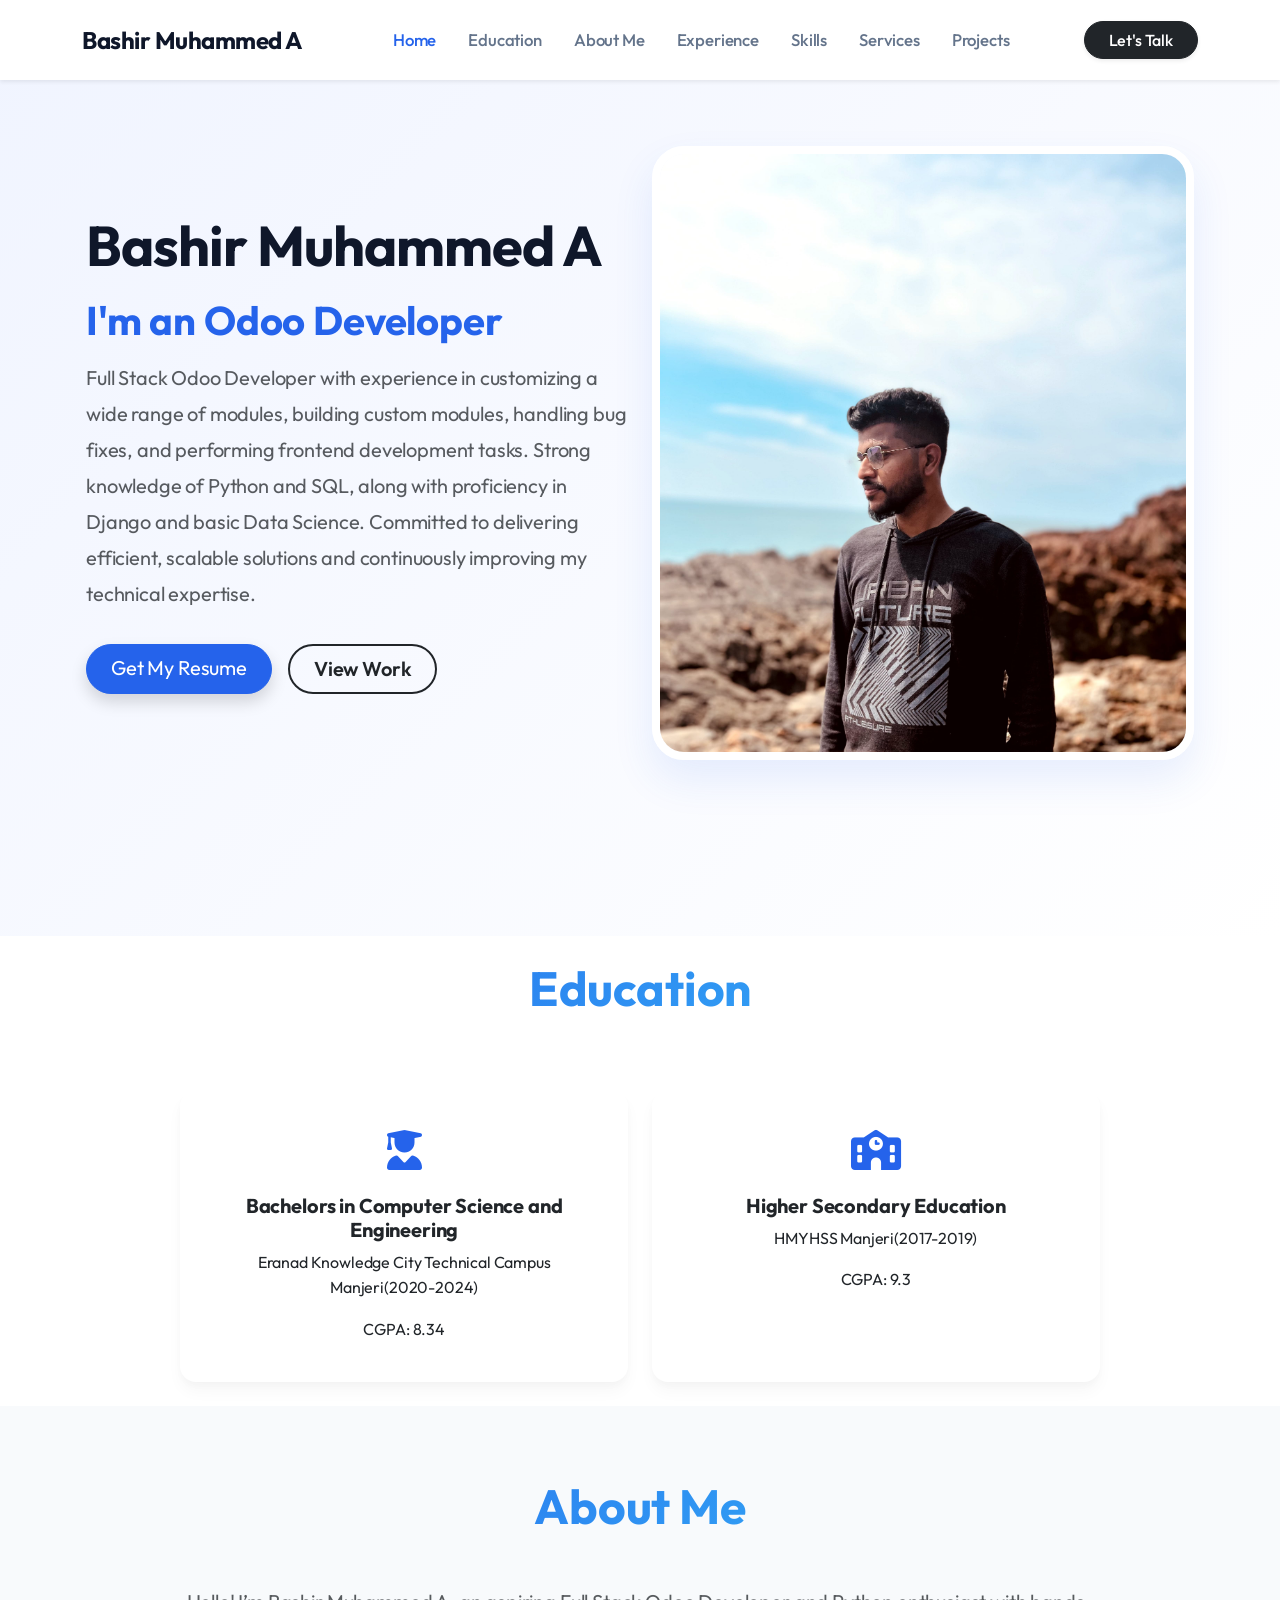
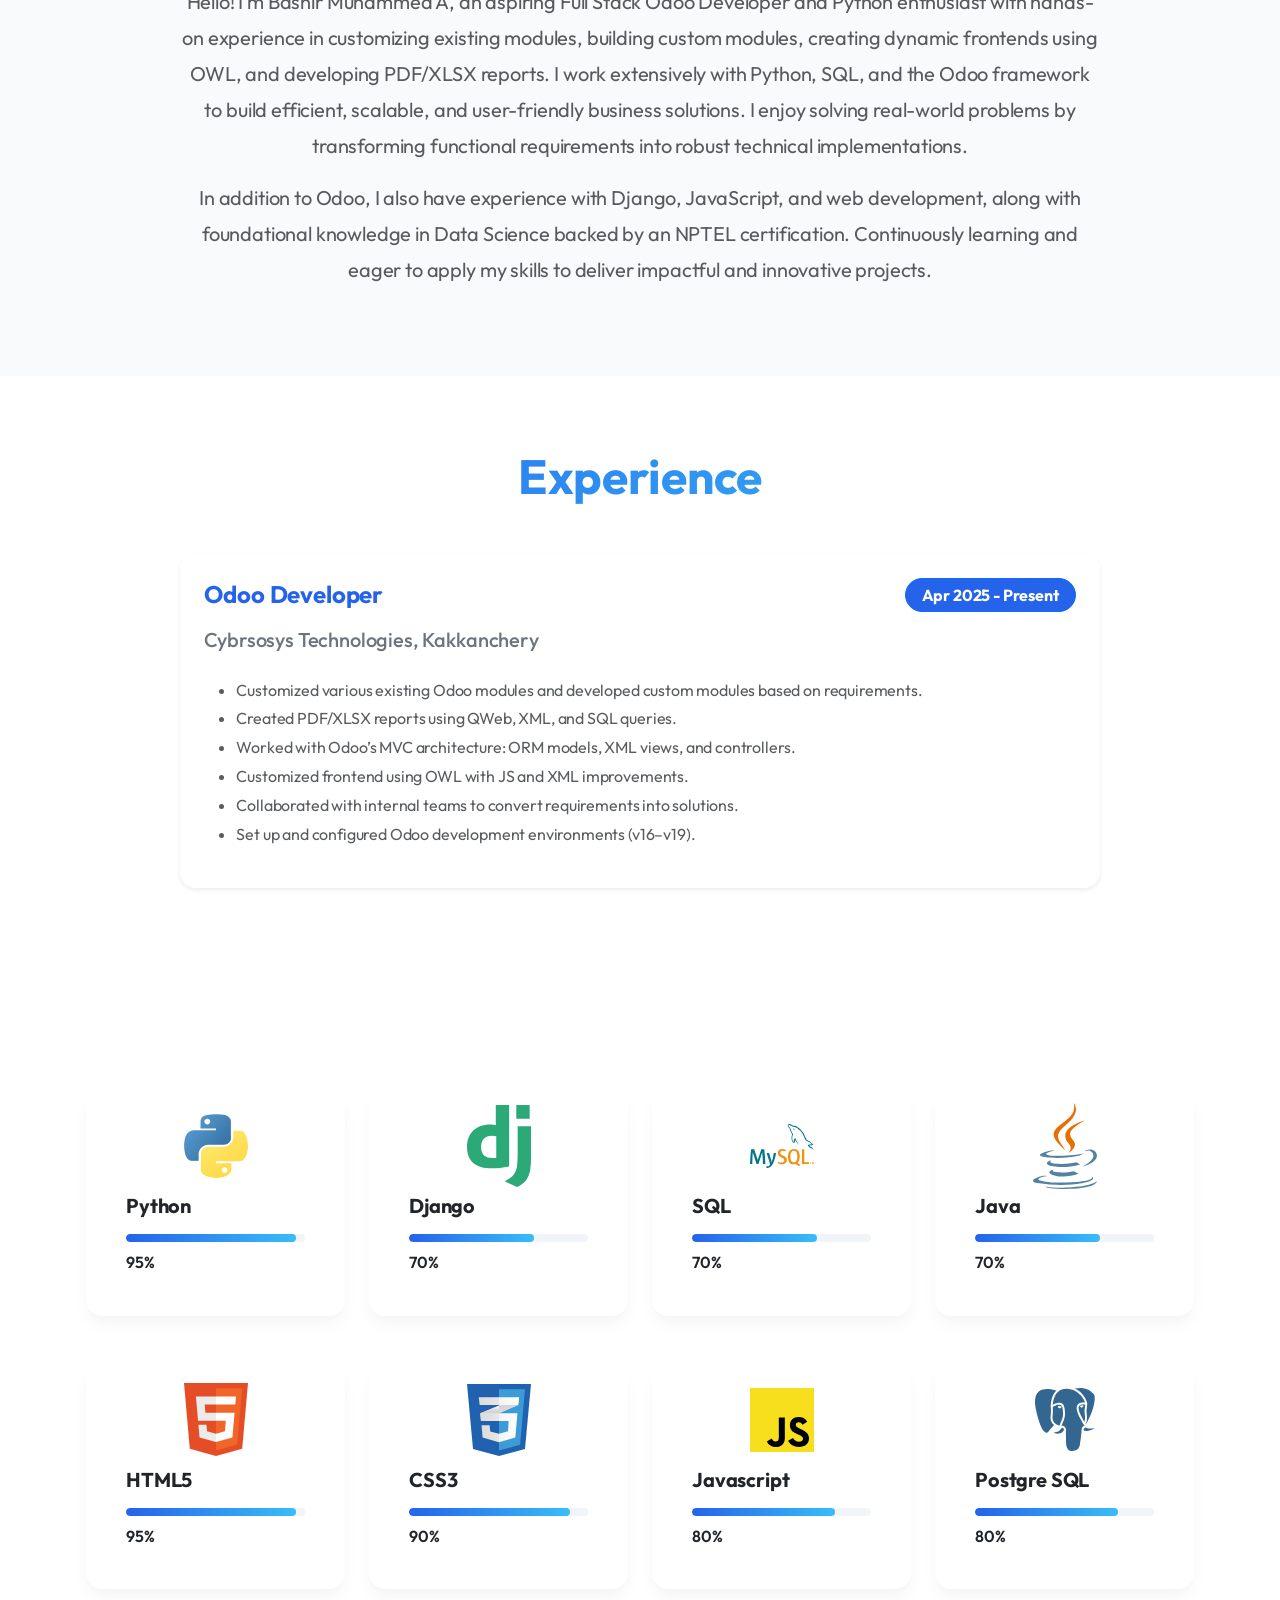
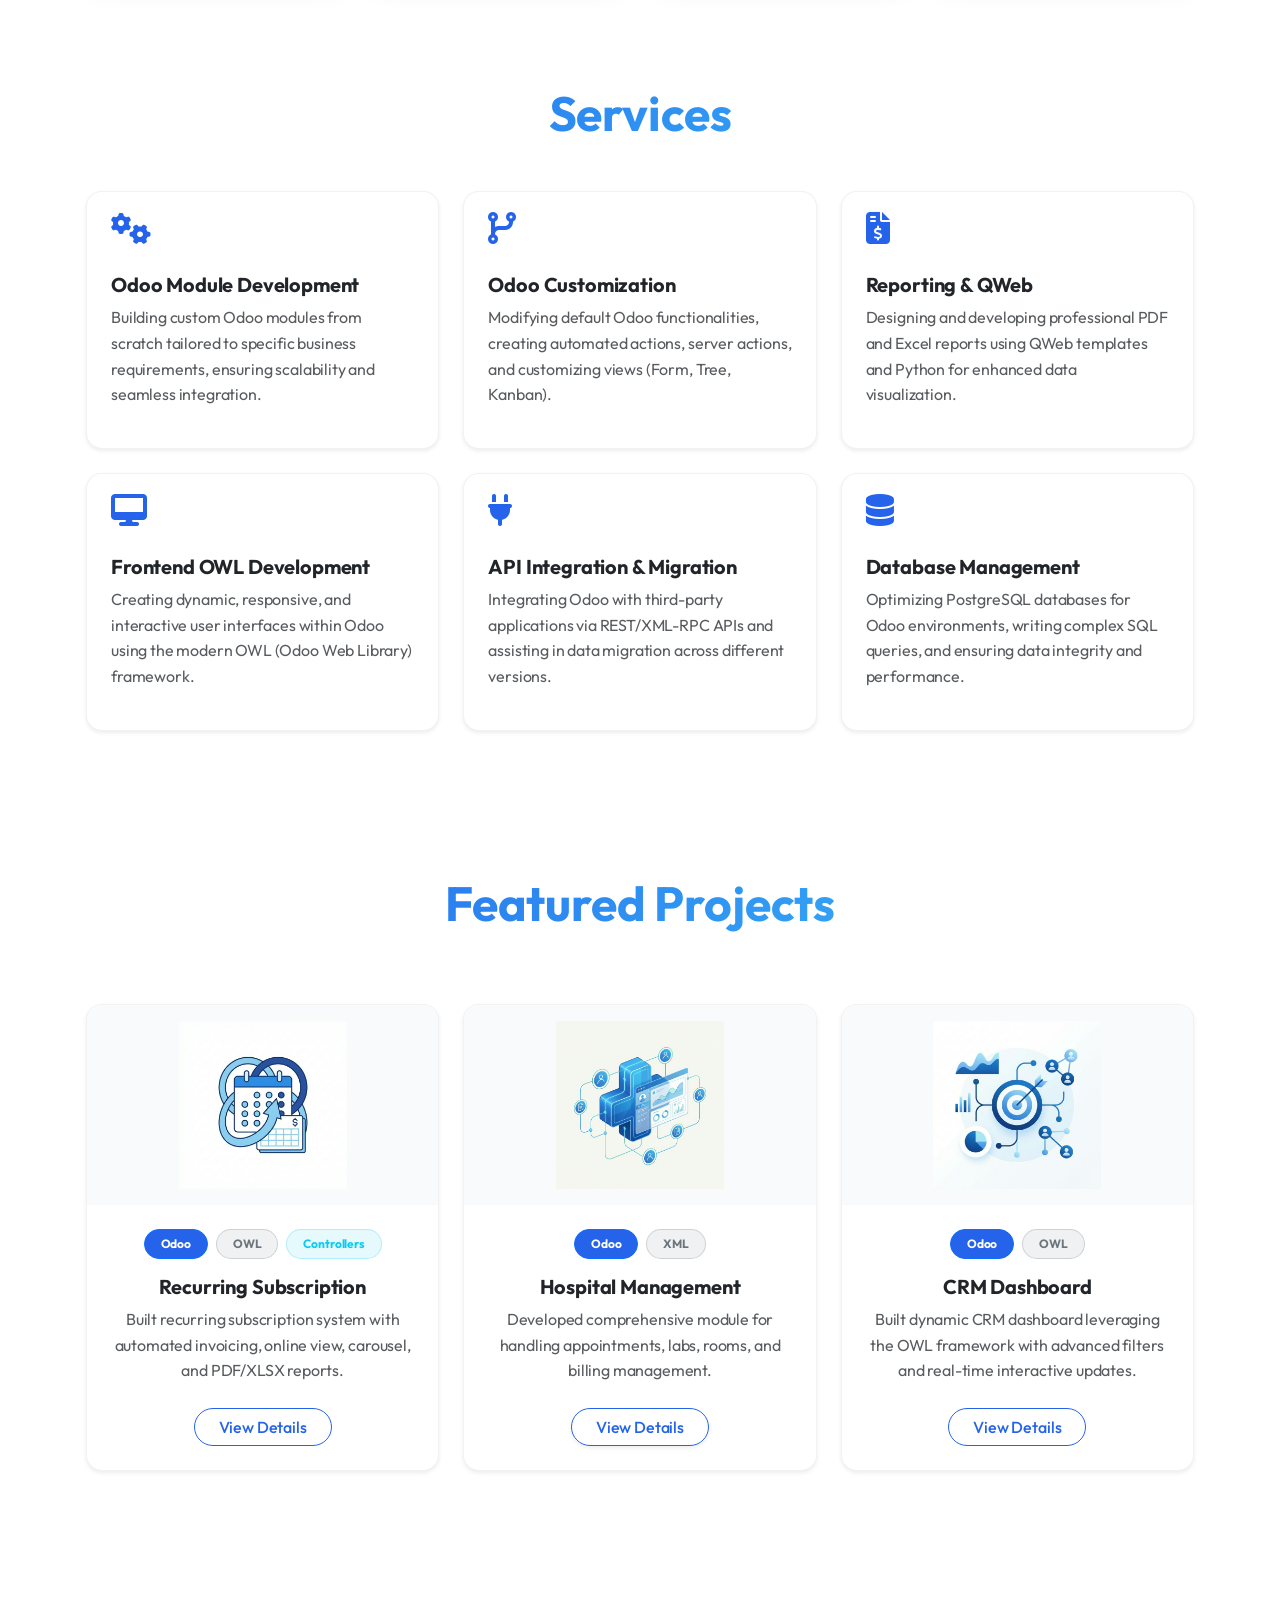
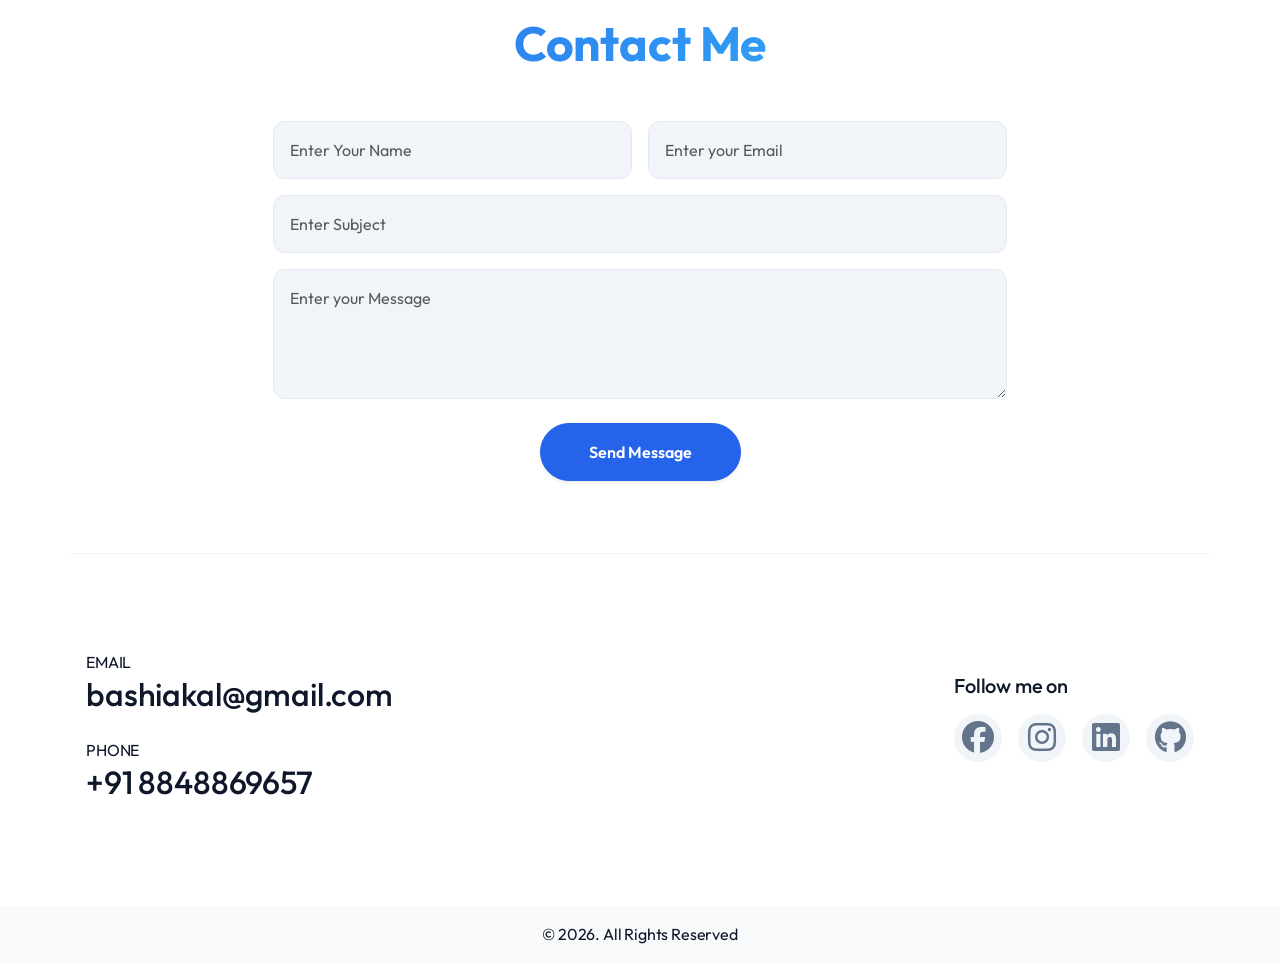
==== commit 0c4554a4: "[UPDT] Major design change, added service section and updated project section" ====
--- a/index.html
+++ b/index.html
@@ -1,650 +1,620 @@
 <!DOCTYPE html>
 <html lang="en">
-  <head>
-    <meta charset="UTF-8" />
-    <meta name="viewport" content="width=device-width, initial-scale=1.0" />
-    <title>My Portfolio</title>
-    <link
-      href="https://cdn.jsdelivr.net/npm/bootstrap@5.3.3/dist/css/bootstrap.min.css"
-      rel="stylesheet"
-      integrity="sha384-QWTKZyjpPEjISv5WaRU9OFeRpok6YctnYmDr5pNlyT2bRjXh0JMhjY6hW+ALEwIH"
-      crossorigin="anonymous"
-    />
-    <script
-      src="https://cdn.jsdelivr.net/npm/bootstrap@5.3.3/dist/js/bootstrap.bundle.min.js"
-      integrity="sha384-YvpcrYf0tY3lHB60NNkmXc5s9fDVZLESaAA55NDzOxhy9GkcIdslK1eN7N6jIeHz"
-      crossorigin="anonymous"
-    ></script>
-    <link href="https://unpkg.com/aos@2.3.1/dist/aos.css" rel="stylesheet" />
-    <script src="https://unpkg.com/aos@2.3.1/dist/aos.js"></script>
-    <link rel="stylesheet" href="./assets/css/style.css" />
-    <link
-      rel="stylesheet"
-      href="https://cdnjs.cloudflare.com/ajax/libs/font-awesome/6.7.2/css/all.min.css"
-      integrity="sha512-Evv84Mr4kqVGRNSgIGL/F/aIDqQb7xQ2vcrdIwxfjThSH8CSR7PBEakCr51Ck+w+/U6swU2Im1vVX0SVk9ABhg=="
-      crossorigin="anonymous"
-      referrerpolicy="no-referrer"
-    />
-    <script src="./assets/js/main.js"></script>
-  </head>
-  <body>
-    <!-- NAVBAR -->
-    <nav class="navbar navbar-expand-lg fixed-top shadow-sm">
-      <div class="container-lg">
-        <a class="navbar-brand fw-bold" href="#">Bashir Muhammed A </a>
-        <button
-          class="navbar-toggler"
-          type="button"
-          data-bs-toggle="collapse"
-          data-bs-target="#navbarNav"
-          aria-controls="navbarNav"
-          aria-expanded="false"
-          aria-label="Toggle navigation"
-        >
-          <span class="navbar-toggler-icon"></span>
-        </button>
-
-        <div class="collapse navbar-collapse" id="navbarNav">
-          <ul class="navbar-nav mx-auto">
-            <li class="nav-item">
-              <a class="nav-link active" aria-current="page" href="#home"
-                >Home</a
-              >
-            </li>
-            <li class="nav-item">
-              <a class="nav-link" href="#education">Education</a>
-            </li>
-            <li class="nav-item">
-              <a class="nav-link" href="#about">About Me</a>
-            </li>
-            <li class="nav-item">
-              <a class="nav-link" href="#skills">Skills</a>
-            </li>
-            <li class="nav-item">
-              <a class="nav-link" href="#projects">Projects</a>
-            </li>
-            <li class="nav-item">
-              <a class="nav-link" href="#testimonials">Testimonials</a>
-            </li>
-            <li class="nav-item">
-              <a class="nav-link d-lg-none" href="#contact">Contact Me</a>
-            </li>
-          </ul>
-          <a class="btn btn-outline-dark d-none d-lg-block" href="#contact"
-            >Contact Me</a
-          >
-        </div>
-      </div>
-    </nav>
-    <!-- HOME -->
-    <section class="home" id="home">
-      <div class="container-lg">
-        <div class="row align-items-center">
-          <div class="col-sm-6">
-            <h1 class="display-2 fw-bold" data-aos="fade-up">
-              Bashir Muhammed A
-            </h1>
-            <h1
-              class="display-6 fw-bold mb-3 mt-3"
-              data-aos="fade-up"
-              data-aos-delay="300"
-            >
-              I'm an Odoo Developer
-            </h1>
-            <p data-aos="fade-up" data-aos-delay="600">
-              Aspiring Full Stack Odoo Developer and Python enthusiast with a 
-              passion for building efficient and scalable business solutions. 
-              Experienced in customizing and developing Odoo modules, creating 
-              user-friendly interfaces, and leveraging data-driven insights to 
-              solve real-world challenges. Continuously learning and eager to apply my 
-              skills to deliver impactful and innovative projects.
-            </p>
+
+<head>
+  <meta charset="UTF-8" />
+  <meta name="viewport" content="width=device-width, initial-scale=1.0" />
+  <title>My Portfolio</title>
+  <link href="https://cdn.jsdelivr.net/npm/bootstrap@5.3.3/dist/css/bootstrap.min.css" rel="stylesheet"
+    integrity="sha384-QWTKZyjpPEjISv5WaRU9OFeRpok6YctnYmDr5pNlyT2bRjXh0JMhjY6hW+ALEwIH" crossorigin="anonymous" />
+  <script src="https://cdn.jsdelivr.net/npm/bootstrap@5.3.3/dist/js/bootstrap.bundle.min.js"
+    integrity="sha384-YvpcrYf0tY3lHB60NNkmXc5s9fDVZLESaAA55NDzOxhy9GkcIdslK1eN7N6jIeHz"
+    crossorigin="anonymous"></script>
+  <link href="https://unpkg.com/aos@2.3.1/dist/aos.css" rel="stylesheet" />
+  <script src="https://unpkg.com/aos@2.3.1/dist/aos.js"></script>
+  <link rel="preconnect" href="https://fonts.googleapis.com">
+  <link rel="preconnect" href="https://fonts.gstatic.com" crossorigin>
+  <link href="https://fonts.googleapis.com/css2?family=Outfit:wght@300;400;500;600;700;800&display=swap"
+    rel="stylesheet">
+  <link rel="stylesheet" href="./assets/css/style.css" />
+  <link rel="stylesheet" href="https://cdnjs.cloudflare.com/ajax/libs/font-awesome/6.7.2/css/all.min.css"
+    integrity="sha512-Evv84Mr4kqVGRNSgIGL/F/aIDqQb7xQ2vcrdIwxfjThSH8CSR7PBEakCr51Ck+w+/U6swU2Im1vVX0SVk9ABhg=="
+    crossorigin="anonymous" referrerpolicy="no-referrer" />
+  <script src="./assets/js/main.js"></script>
+</head>
+
+<body data-bs-spy="scroll" data-bs-target=".navbar" data-bs-root-margin="-140px 0px -40%" tabindex="0">
+  <!-- NAVBAR -->
+  <nav class="navbar navbar-expand-lg fixed-top shadow-sm">
+    <div class="container-lg">
+      <a class="navbar-brand fw-bold" href="#">Bashir Muhammed A</a>
+      <button class="navbar-toggler" type="button" data-bs-toggle="collapse" data-bs-target="#navbarNav"
+        aria-controls="navbarNav" aria-expanded="false" aria-label="Toggle navigation">
+        <span class="navbar-toggler-icon"></span>
+      </button>
+
+      <div class="collapse navbar-collapse" id="navbarNav">
+        <ul class="navbar-nav mx-auto">
+          <li class="nav-item">
+            <a class="nav-link active" aria-current="page" href="#home">Home</a>
+          </li>
+          <li class="nav-item">
+            <a class="nav-link" href="#education">Education</a>
+          </li>
+          <li class="nav-item">
+            <a class="nav-link" href="#about">About Me</a>
+          </li>
+          <li class="nav-item">
+            <a class="nav-link" href="#experience">Experience</a>
+          </li>
+          <li class="nav-item">
+            <a class="nav-link" href="#skills">Skills</a>
+          </li>
+          <li class="nav-item">
+            <a class="nav-link" href="#services">Services</a>
+          </li>
+          <li class="nav-item">
+            <a class="nav-link" href="#projects">Projects</a>
+          </li>
+          <li class="nav-item">
+            <a class="nav-link d-lg-none" href="#contact">Contact Me</a>
+          </li>
+        </ul>
+        <a class="btn btn-dark rounded-pill px-4 fw-medium shadow-sm d-none d-lg-block" href="#contact">Let's Talk</a>
+      </div>
+    </div>
+  </nav>
+  <!-- HOME -->
+  <section class="home" id="home">
+    <div class="container-lg">
+      <div class="row align-items-center">
+        <div class="col-sm-6">
+          <h1 class="display-4 display-md-3 display-lg-2 fw-bold text-nowrap" data-aos="fade-up"
+            style="letter-spacing: -1px;">
+            Bashir Muhammed A
+          </h1>
+          <h1 class="display-6 fw-bold mb-3 mt-3" data-aos="fade-up" data-aos-delay="300">
+            I'm an Odoo Developer
+          </h1>
+          <p data-aos="fade-up" data-aos-delay="600" class="fs-5 text-muted">
+            Full Stack Odoo Developer with experience in customizing a wide range of modules, building custom modules,
+            handling bug fixes, and performing frontend development tasks. Strong knowledge of Python and SQL, along
+            with proficiency in Django and basic Data Science. Committed to delivering efficient, scalable solutions and
+            continuously improving my technical expertise.
+          </p>
+          <div data-aos="fade-up" data-aos-delay="900" data-aos-anchor-placement="top-bottom" class="d-flex gap-3">
+            <a href="./assets/files/Bashir_Muhammed_A_Odoo_Developer.pdf"
+              class="btn btn-primary btn-lg rounded-pill px-4 shadow" download>
+              Get My Resume
+            </a>
+            <a href="#projects" class="btn btn-outline-dark btn-lg rounded-pill px-4">
+              View Work
+            </a>
+          </div>
+        </div>
+        <div class="col-sm-6 text-center">
+          <img src="./assets/images/bashir.jpg" class="img-fluid" alt="image" data-aos="fade-up"
+            data-aos-delay="1200" />
+        </div>
+      </div>
+    </div>
+  </section>
+  <!-- EDUCATION -->
+  <section class="education" id="education">
+    <div class="container py-4">
+      <h2 class="display-5 fw-bold mb-5 text-center text-gradient" data-aos="fade-up">Education</h2>
+      <div class="row justify-content-center">
+        <div class="col-lg-5 col-sm-12 mt-4" data-aos="fade-up">
+          <div class="card h-100 text-center">
+            <div class="card-body">
+              <i class="fa-solid fa-user-graduate"></i>
+              <h5 class="card-title fw-bold">
+                Bachelors in Computer Science and Engineering
+              </h5>
+              <p class="card-text">
+                Eranad Knowledge City Technical Campus Manjeri(2020-2024)
+              </p>
+              <p class="card-text">CGPA: 8.34</p>
+            </div>
+          </div>
+        </div>
+        <div class="col-lg-5 col-sm-12 mt-4" data-aos="fade-up" data-aos-delay="300">
+          <div class="card h-100 text-center">
+            <div class="card-body">
+              <i class="fa-solid fa-school"></i>
+              <h5 class="card-title fw-bold">Higher Secondary Education</h5>
+              <p class="card-text">HMYHSS Manjeri(2017-2019)</p>
+              <p class="card-text">CGPA: 9.3</p>
+            </div>
+          </div>
+        </div>
+      </div>
+    </div>
+  </section>
+  <!-- ABOUT -->
+  <section class="about bg-light py-5" id="about">
+    <div class="container py-4">
+      <h2 class="display-5 fw-bold mb-5 text-center text-gradient" data-aos="fade-up">About Me</h2>
+      <div class="row justify-content-center">
+        <div class="col-md-10 text-center">
+          <p data-aos="fade-up" class="fs-5 text-muted" style="line-height: 1.8;">
+            Hello! I’m Bashir Muhammed A, an aspiring Full Stack Odoo Developer and Python enthusiast with hands-on
+            experience
+            in customizing existing modules, building custom modules, creating dynamic frontends
+            using OWL, and developing PDF/XLSX reports. I work extensively with Python, SQL, and
+            the Odoo framework to build efficient, scalable, and user-friendly business solutions.
+            I enjoy solving real-world problems by transforming functional requirements into robust
+            technical implementations.
+          </p>
+          <p data-aos="fade-up" data-aos-delay="300" class="fs-5 text-muted" style="line-height: 1.8;">
+            In addition to Odoo, I also have experience with Django, JavaScript, and web development,
+            along with foundational knowledge in Data Science backed by an NPTEL certification.
+            Continuously learning and eager to apply my skills to deliver impactful and innovative projects.
+          </p>
+        </div>
+      </div>
+    </div>
+  </section>
+
+  <!-- EXPERIENCE -->
+  <section class="experience py-5" id="experience">
+    <div class="container py-4">
+      <h2 class="display-5 fw-bold mb-5 text-center text-gradient" data-aos="fade-up">Experience</h2>
+      <div class="row justify-content-center">
+        <div class="col-md-10" data-aos="fade-up">
+          <div class="card border-0 shadow-sm rounded-4 p-4">
+            <div class="d-flex justify-content-between align-items-center mb-3 flex-wrap">
+              <h4 class="fw-bold mb-0 text-primary">Odoo Developer</h4>
+              <span
+                class="badge bg-primary text-white border border-primary px-3 py-2 rounded-pill fs-6 mt-2 mt-md-0">Apr
+                2025 - Present</span>
+            </div>
+            <h5 class="text-secondary mb-4">Cybrsosys Technologies, Kakkanchery</h5>
+            <ul class="text-muted fs-6" style="line-height: 1.8;">
+              <li>Customized various existing Odoo modules and developed custom modules based on requirements.</li>
+              <li>Created PDF/XLSX reports using QWeb, XML, and SQL queries.</li>
+              <li>Worked with Odoo’s MVC architecture: ORM models, XML views, and controllers.</li>
+              <li>Customized frontend using OWL with JS and XML improvements.</li>
+              <li>Collaborated with internal teams to convert requirements into solutions.</li>
+              <li>Set up and configured Odoo development environments (v16–v19).</li>
+            </ul>
+          </div>
+        </div>
+      </div>
+    </div>
+  </section>
+  <!-- SKILLS -->
+  <section class="skills" id="skills">
+    <div class="container py-4">
+      <h2 class="display-5 fw-bold mb-5 text-center text-gradient" data-aos="fade-up">Skills</h2>
+      <div class="row g-4" data-aos="fade-up">
+        <div class="col-lg-3 col-md-6 mt-4">
+          <div class="card">
+            <div class="svg-icon">
+              <img src="./assets/images/python-icon.svg" class="img-fluid" alt="Python Icon" />
+            </div>
+            <div class="card-body">
+              <h5 class="card-title fw-bold">Python</h5>
+              <div class="progress mt-3" role="progressbar" aria-label="Info example" aria-valuenow="50"
+                aria-valuemin="0" aria-valuemax="100">
+                <div class="progress-bar bg-info" style="width: 95%"></div>
+              </div>
+              <p class="card-text fw-semibold mt-2">95%</p>
+            </div>
+          </div>
+        </div>
+        <div class="col-lg-3 col-md-6 mt-4">
+          <div class="card">
+            <div class="svg-icon">
+              <img src="./assets/images/django-icon.svg" class="img-fluid" alt="Django Icon" />
+            </div>
+            <div class="card-body">
+              <h5 class="card-title fw-bold">Django</h5>
+              <div class="progress mt-3" role="progressbar" aria-label="Info example" aria-valuenow="50"
+                aria-valuemin="0" aria-valuemax="100">
+                <div class="progress-bar bg-info" style="width: 70%"></div>
+              </div>
+              <p class="card-text fw-semibold mt-2">70%</p>
+            </div>
+          </div>
+        </div>
+        <div class="col-lg-3 col-md-6 mt-4">
+          <div class="card">
+            <div class="svg-icon sql">
+              <img src="./assets/images/mysql-icon.svg" class="img-fluid" alt="MySQL Icon" />
+            </div>
+            <div class="card-body">
+              <h5 class="card-title fw-bold">SQL</h5>
+              <div class="progress mt-3" role="progressbar" aria-label="Info example" aria-valuenow="50"
+                aria-valuemin="0" aria-valuemax="100">
+                <div class="progress-bar bg-info" style="width: 70%"></div>
+              </div>
+              <p class="card-text fw-semibold mt-2">70%</p>
+            </div>
+          </div>
+        </div>
+        <div class="col-lg-3 col-md-6 mt-4">
+          <div class="card">
+            <div class="svg-icon">
+              <img src="./assets/images/java-icon.svg" class="img-fluid" alt="Java Icon" />
+            </div>
+            <div class="card-body">
+              <h5 class="card-title fw-bold">Java</h5>
+              <div class="progress mt-3" role="progressbar" aria-label="Info example" aria-valuenow="50"
+                aria-valuemin="0" aria-valuemax="100">
+                <div class="progress-bar bg-info" style="width: 70%"></div>
+              </div>
+              <p class="card-text fw-semibold mt-2">70%</p>
+            </div>
+          </div>
+        </div>
+      </div>
+      <div class="row g-4 mt-4" data-aos="fade-up">
+        <div class="col-lg-3 col-md-6 mt-4">
+          <div class="card">
+            <div class="svg-icon">
+              <img src="./assets/images/html-icon.svg" class="img-fluid" alt="HTML Icon" />
+            </div>
+            <div class="card-body">
+              <h5 class="card-title fw-bold">HTML5</h5>
+              <div class="progress mt-3" role="progressbar" aria-label="Info example" aria-valuenow="50"
+                aria-valuemin="0" aria-valuemax="100">
+                <div class="progress-bar bg-info" style="width: 95%"></div>
+              </div>
+              <p class="card-text fw-semibold mt-2">95%</p>
+            </div>
+          </div>
+        </div>
+        <div class="col-lg-3 col-md-6 mt-4">
+          <div class="card">
+            <div class="svg-icon">
+              <img src="./assets/images/css_icon.svg" class="img-fluid" alt="CSS Icon" />
+            </div>
+            <div class="card-body">
+              <h5 class="card-title fw-bold">CSS3</h5>
+              <div class="progress mt-3" role="progressbar" aria-label="Info example" aria-valuenow="50"
+                aria-valuemin="0" aria-valuemax="100">
+                <div class="progress-bar bg-info" style="width: 90%"></div>
+              </div>
+              <p class="card-text fw-semibold mt-2">90%</p>
+            </div>
+          </div>
+        </div>
+        <div class="col-lg-3 col-md-6 mt-4">
+          <div class="card">
+            <div class="svg-icon">
+              <img src="./assets/images/javascript-icon.svg" class="img-fluid" alt="JS Icon" />
+            </div>
+            <div class="card-body">
+              <h5 class="card-title fw-bold">Javascript</h5>
+              <div class="progress mt-3" role="progressbar" aria-label="Info example" aria-valuenow="50"
+                aria-valuemin="0" aria-valuemax="100">
+                <div class="progress-bar bg-info" style="width: 80%"></div>
+              </div>
+              <p class="card-text fw-semibold mt-2">80%</p>
+            </div>
+          </div>
+        </div>
+        <div class="col-lg-3 col-md-6 mt-4">
+          <div class="card">
+            <div class="svg-icon react">
+              <img src="./assets/images/postgresql-icon.svg" class="img-fluid" alt="Postgresql Icon" />
+            </div>
+            <div class="card-body">
+              <h5 class="card-title fw-bold">Postgre SQL</h5>
+              <div class="progress mt-3" role="progressbar" aria-label="Info example" aria-valuenow="50"
+                aria-valuemin="0" aria-valuemax="100">
+                <div class="progress-bar bg-info" style="width: 80%"></div>
+              </div>
+              <p class="card-text fw-semibold mt-2">80%</p>
+            </div>
+          </div>
+        </div>
+      </div>
+    </div>
+  </section>
+
+  <!-- SERVICES -->
+  <section class="services py-5" id="services">
+    <div class="container py-4">
+      <h2 class="display-5 fw-bold mb-5 text-center text-gradient" data-aos="fade-up">Services</h2>
+      <div class="row g-4">
+        <div class="col-lg-4 col-md-6" data-aos="fade-up">
+          <div class="card h-100 p-4 border-0 shadow-sm rounded-4 service-card">
+            <div class="icon-box mb-3 text-primary">
+              <i class="fa-solid fa-cogs fa-2xl"></i>
+            </div>
+            <h5 class="fw-bold mt-3">Odoo Module Development</h5>
+            <p class="text-muted">Building custom Odoo modules from scratch tailored to specific business requirements,
+              ensuring scalability and seamless integration.</p>
+          </div>
+        </div>
+        <div class="col-lg-4 col-md-6" data-aos="fade-up" data-aos-delay="100">
+          <div class="card h-100 p-4 border-0 shadow-sm rounded-4 service-card">
+            <div class="icon-box mb-3 text-primary">
+              <i class="fa-solid fa-code-branch fa-2xl"></i>
+            </div>
+            <h5 class="fw-bold mt-3">Odoo Customization</h5>
+            <p class="text-muted">Modifying default Odoo functionalities, creating automated actions, server actions,
+              and customizing views (Form, Tree, Kanban).</p>
+          </div>
+        </div>
+        <div class="col-lg-4 col-md-6" data-aos="fade-up" data-aos-delay="200">
+          <div class="card h-100 p-4 border-0 shadow-sm rounded-4 service-card">
+            <div class="icon-box mb-3 text-primary">
+              <i class="fa-solid fa-file-invoice-dollar fa-2xl"></i>
+            </div>
+            <h5 class="fw-bold mt-3">Reporting & QWeb</h5>
+            <p class="text-muted">Designing and developing professional PDF and Excel reports using QWeb templates and
+              Python for enhanced data visualization.</p>
+          </div>
+        </div>
+        <div class="col-lg-4 col-md-6" data-aos="fade-up" data-aos-delay="300">
+          <div class="card h-100 p-4 border-0 shadow-sm rounded-4 service-card">
+            <div class="icon-box mb-3 text-primary">
+              <i class="fa-solid fa-desktop fa-2xl"></i>
+            </div>
+            <h5 class="fw-bold mt-3">Frontend OWL Development</h5>
+            <p class="text-muted">Creating dynamic, responsive, and interactive user interfaces within Odoo using the
+              modern OWL (Odoo Web Library) framework.</p>
+          </div>
+        </div>
+        <div class="col-lg-4 col-md-6" data-aos="fade-up" data-aos-delay="400">
+          <div class="card h-100 p-4 border-0 shadow-sm rounded-4 service-card">
+            <div class="icon-box mb-3 text-primary">
+              <i class="fa-solid fa-plug fa-2xl"></i>
+            </div>
+            <h5 class="fw-bold mt-3">API Integration & Migration</h5>
+            <p class="text-muted">Integrating Odoo with third-party applications via REST/XML-RPC APIs and assisting in
+              data migration across different versions.</p>
+          </div>
+        </div>
+        <div class="col-lg-4 col-md-6" data-aos="fade-up" data-aos-delay="500">
+          <div class="card h-100 p-4 border-0 shadow-sm rounded-4 service-card">
+            <div class="icon-box mb-3 text-primary">
+              <i class="fa-solid fa-database fa-2xl"></i>
+            </div>
+            <h5 class="fw-bold mt-3">Database Management</h5>
+            <p class="text-muted">Optimizing PostgreSQL databases for Odoo environments, writing complex SQL queries,
+              and ensuring data integrity and performance.</p>
+          </div>
+        </div>
+      </div>
+    </div>
+  </section>
+
+  <!-- PROJECTS -->
+  <section class="projects py-5" id="projects">
+    <div class="container py-4">
+      <h2 class="display-5 fw-bold text-center mb-5 text-gradient" data-aos="fade-up">Featured Projects</h2>
+      <div class="row mt-4">
+        <div class="col-lg-4 col-md-6 mt-4" data-aos="fade-up">
+          <div class="card border-0 shadow-sm rounded-4 overflow-hidden h-100 project-card text-center">
             <div
-              data-aos="fade-up"
-              data-aos-delay="900"
-              data-aos-anchor-placement="top-bottom"
-            >
-              <a
-                href="./assets/files/Bashir_Muhammed_A_Odoo_Developer.pdf"
-                class="btn btn-outline-dark btn-lg"
-                download
-              >
-                Get My Resume
-              </a>
-            </div>
-          </div>
-          <div class="col-sm-6 text-center">
-            <img
-              src="./assets/images/bashir.jpg"
-              class="img-fluid"
-              alt="image"
-              data-aos="fade-up"
-              data-aos-delay="1200"
-            />
-          </div>
-        </div>
-      </div>
-    </section>
-    <!-- EDUCATION -->
-    <section class="education" id="education">
-      <div class="container">
-        <h2 class="display-5 fw-bold" data-aos="fade-up">Education</h2>
-        <div class="row">
-          <div class="col-lg col-sm-12 mt-4" data-aos="fade-up">
-            <div class="card">
-              <div class="card-body">
-                <i class="fa-solid fa-user-graduate"></i>
-                <h5 class="card-title fw-bold">
-                  Bachelors in Computer Science and Engineering
-                </h5>
-                <p class="card-text">
-                  Eranad Knowledge City Technical Campus Manjeri(2020-2024)
-                </p>
-                <p class="card-text">CGPA: 8.34</p>
-              </div>
-            </div>
-          </div>
-          <div
-            class="col-lg col-sm-12 mt-4"
-            data-aos="fade-up"
-            data-aos-delay="300"
-          >
-            <div class="card">
-              <div class="card-body">
-                <i class="fa-solid fa-school"></i>
-                <h5 class="card-title fw-bold">Higher Secondary Education</h5>
-                <p class="card-text">HMYHSS Manjeri(2017-2019)</p>
-                <p class="card-text">CGPA: 9.3</p>
-              </div>
-            </div>
-          </div>
-        </div>
-      </div>
-    </section>
-    <!-- ABOUT -->
-    <section class="about" id="about">
-      <div class="container">
-        <h2 class="display-5 fw-bold" data-aos="fade-up">About Me</h2>
-        <p data-aos="fade-up">
-          Hello! I’m Bashir Muhammed A, a Full Stack Odoo Developer with hands-on experience 
-          in customizing existing modules, building custom modules, creating dynamic frontends 
-          using OWL, and developing PDF/XLSX reports. I work extensively with Python, SQL, and 
-          the Odoo framework to build efficient, scalable, and user-friendly business solutions.
-           I enjoy solving real-world problems by transforming functional requirements into robust
-            technical implementations.
-        </p>
-        <p data-aos="fade-up" data-aos-delay="300">
-          In addition to Odoo, I also have experience with Django, JavaScript, and web development,
-           along with foundational knowledge in Data Science backed by an NPTEL certification. 
-           I’m always exploring new tools, frameworks, and technologies to expand my skill set 
-           and deliver impactful, high-quality applications.
-        </p>
-      </div>
-    </section>
-    <!-- SKILLS -->
-    <section class="skills" id="skills">
-      <div class="container">
-        <h2 class="display-5 fw-bold mb-4" data-aos="fade-up">Skills</h2>
-        <div class="row g-4" data-aos="fade-up">
-          <div class="col-lg-3 col-md-6 mt-4">
-            <div class="card">
-              <div class="svg-icon">
-                <img
-                  src="./assets/images/python-icon.svg"
-                  class="img-fluid"
-                  alt="Python Icon"
-                />
-              </div>
-              <div class="card-body">
-                <h5 class="card-title fw-bold">Python</h5>
+              class="card_image bg-light d-flex align-items-center justify-content-center position-relative overflow-hidden"
+              style="height: 200px; padding: 0;">
+              <img src="./assets/images/project_recurring_sub.png" alt="Recurring Subscription Illustration"
+                class="w-100 h-100" style="object-fit: cover;" />
+            </div>
+            <div class="card-body p-4 d-flex flex-column align-items-center">
+              <div class="d-flex gap-2 mb-3 flex-wrap justify-content-center">
+                <span class="badge rounded-pill bg-primary text-white border border-primary px-3 py-2">Odoo</span>
+                <span
+                  class="badge rounded-pill bg-secondary bg-opacity-10 text-secondary border border-secondary border-opacity-25 px-3 py-2">OWL</span>
+                <span
+                  class="badge rounded-pill bg-info bg-opacity-10 text-info border border-info border-opacity-25 px-3 py-2">Controllers</span>
+              </div>
+              <h5 class="card-title fw-bold">Recurring Subscription</h5>
+              <p class="card-text text-muted mb-4">Built recurring subscription system with automated invoicing, online
+                view, carousel, and PDF/XLSX reports.</p>
+              <div class="mt-auto">
+                <a href="#" class="btn btn-outline-primary rounded-pill px-4 fw-medium w-100" data-bs-toggle="modal"
+                  data-bs-target="#comingSoonModal">View Details</a>
+              </div>
+            </div>
+          </div>
+        </div>
+        <div class="col-lg-4 col-md-6 mt-4" data-aos="fade-up" data-aos-delay="200">
+          <div class="card border-0 shadow-sm rounded-4 overflow-hidden h-100 project-card text-center">
+            <div
+              class="card_image bg-light d-flex align-items-center justify-content-center position-relative overflow-hidden"
+              style="height: 200px; padding: 0;">
+              <img src="./assets/images/project_hospital_mgmt.png" alt="Hospital Management Illustration"
+                class="w-100 h-100" style="object-fit: cover;" />
+            </div>
+            <div class="card-body p-4 d-flex flex-column align-items-center">
+              <div class="d-flex gap-2 mb-3 flex-wrap justify-content-center">
+                <span class="badge rounded-pill bg-primary text-white border border-primary px-3 py-2">Odoo</span>
+                <span
+                  class="badge rounded-pill bg-secondary bg-opacity-10 text-secondary border border-secondary border-opacity-25 px-3 py-2">XML</span>
+              </div>
+              <h5 class="card-title fw-bold">Hospital Management</h5>
+              <p class="card-text text-muted mb-4">Developed comprehensive module for handling appointments, labs,
+                rooms, and billing management.</p>
+              <div class="mt-auto">
+                <a href="#" class="btn btn-outline-primary rounded-pill px-4 fw-medium w-100 shadow-sm"
+                  data-bs-toggle="modal" data-bs-target="#comingSoonModal">View Details</a>
+              </div>
+            </div>
+          </div>
+        </div>
+        <div class="col-lg-4 col-md-6 mt-4" data-aos="fade-up" data-aos-delay="400">
+          <div class="card border-0 shadow-sm rounded-4 overflow-hidden h-100 project-card text-center">
+            <div
+              class="card_image bg-light d-flex align-items-center justify-content-center position-relative overflow-hidden"
+              style="height: 200px; padding: 0;">
+              <img src="./assets/images/project_crm_dash.png" alt="CRM Dashboard Illustration" class="w-100 h-100"
+                style="object-fit: cover;" />
+            </div>
+            <div class="card-body p-4 d-flex flex-column align-items-center">
+              <div class="d-flex gap-2 mb-3 flex-wrap justify-content-center">
+                <span class="badge rounded-pill bg-primary text-white border border-primary px-3 py-2">Odoo</span>
+                <span
+                  class="badge rounded-pill bg-secondary bg-opacity-10 text-secondary border border-secondary border-opacity-25 px-3 py-2">OWL</span>
+              </div>
+              <h5 class="card-title fw-bold">CRM Dashboard</h5>
+              <p class="card-text text-muted mb-4">Built dynamic CRM dashboard leveraging the OWL framework with
+                advanced filters and real-time interactive updates.</p>
+              <div class="mt-auto">
+                <a href="#" class="btn btn-outline-primary rounded-pill px-4 fw-medium w-100" data-bs-toggle="modal"
+                  data-bs-target="#comingSoonModal">View Details</a>
+              </div>
+            </div>
+          </div>
+        </div>
+      </div>
+      <div class="modal fade" id="comingSoonModal" tabindex="-1" aria-labelledby="comingSoonModalLabel"
+        aria-hidden="true">
+        <div class="modal-dialog modal-dialog-centered">
+          <div class="modal-content border-0 shadow rounded-4">
+            <div class="modal-header border-0 pb-0">
+              <button type="button" class="btn-close" data-bs-dismiss="modal" aria-label="Close"></button>
+            </div>
+            <div class="modal-body text-center p-5">
+              <div class="mb-4 text-primary">
+                <i class="fa-solid fa-clock-rotate-left fa-4x"></i>
+              </div>
+              <h4 class="fw-bold mb-3" id="comingSoonModalLabel">
+                Coming Soon!
+              </h4>
+              <p class="text-muted mb-0">
+                Detailed case studies and code snippets for this project are currently being documented. Check back in a
+                few days to see the full implementation details!
+              </p>
+            </div>
+            <div class="modal-footer border-0 pt-0 justify-content-center pb-4">
+              <button type="button" class="btn btn-dark rounded-pill px-5" data-bs-dismiss="modal">
+                Got it
+              </button>
+            </div>
+          </div>
+        </div>
+      </div>
+    </div>
+  </section>
+
+  <!-- TESTIMONIALS (To add if recieved)
+  <section class="testimonials bg-light py-5" id="testimonials">
+    <div class="container py-4">
+      <h2 class="display-5 fw-bold mb-5 text-center" data-aos="fade-up">Client Testimonials</h2>
+      <div class="row g-4 mb-4">
+        <div class="col-lg-4" data-aos="fade-up" data-aos-delay="100">
+          <div class="card border-0 shadow-sm rounded-4 p-4 h-100 testimonial-card">
+            <div class="card-body d-flex flex-column">
+              <i class="fa-solid fa-quote-left fa-2x text-primary opacity-25 mb-4"></i>
+              <p class="card-text fst-italic text-muted">"Bashir's expertise in Odoo is remarkable. He quickly
+                understood our complex business needs and delivered a custom inventory module that completely
+                streamlined our operations. Highly recommended!"</p>
+              <div class="d-flex align-items-center mt-auto pt-4 border-top">
                 <div
-                  class="progress mt-3"
-                  role="progressbar"
-                  aria-label="Info example"
-                  aria-valuenow="50"
-                  aria-valuemin="0"
-                  aria-valuemax="100"
-                >
-                  <div class="progress-bar bg-info" style="width: 95%"></div>
+                  class="bg-primary bg-opacity-10 text-primary rounded-circle d-flex align-items-center justify-content-center me-3"
+                  style="width: 50px; height: 50px; font-size: 1.2rem; font-weight: bold;">JD</div>
+                <div>
+                  <h6 class="mb-0 fw-bold">John Doe</h6>
+                  <small class="text-muted">Operations Manager</small>
                 </div>
-                <p class="card-text fw-semibold mt-2">95%</p>
-              </div>
-            </div>
-          </div>
-          <div class="col-lg-3 col-md-6 mt-4">
-            <div class="card">
-              <div class="svg-icon">
-                <img
-                  src="./assets/images/django-icon.svg"
-                  class="img-fluid"
-                  alt="Django Icon"
-                />
-              </div>
-              <div class="card-body">
-                <h5 class="card-title fw-bold">Django</h5>
+              </div>
+            </div>
+          </div>
+        </div>
+        <div class="col-lg-4" data-aos="fade-up" data-aos-delay="200">
+          <div class="card border-0 shadow rounded-4 p-4 h-100 testimonial-card bg-primary text-white position-relative"
+            style="z-index: 1;">
+            <div class="card-body d-flex flex-column">
+              <i class="fa-solid fa-quote-left fa-2x text-white opacity-25 mb-4"></i>
+              <p class="card-text fst-italic">"Working with Bashir on our POS customization was a breeze. His knowledge
+                of the OWL framework led to a fast, responsive interface that our cashiers love using every day."</p>
+              <div class="d-flex align-items-center mt-auto pt-4 border-top border-light border-opacity-25">
+                <div class="bg-white text-primary rounded-circle d-flex align-items-center justify-content-center me-3"
+                  style="width: 50px; height: 50px; font-size: 1.2rem; font-weight: bold;">SD</div>
+                <div>
+                  <h6 class="mb-0 fw-bold">Sam Doe</h6>
+                  <small class="text-light text-opacity-75">Retail Director</small>
+                </div>
+              </div>
+            </div>
+          </div>
+        </div>
+        <div class="col-lg-4" data-aos="fade-up" data-aos-delay="300">
+          <div class="card border-0 shadow-sm rounded-4 p-4 h-100 testimonial-card">
+            <div class="card-body d-flex flex-column">
+              <i class="fa-solid fa-quote-left fa-2x text-primary opacity-25 mb-4"></i>
+              <p class="card-text fst-italic text-muted">"We needed some very specific QWeb reports tailored to our
+                regional requirements. Bashir delivered exactly what we needed, on time and with perfectly clean,
+                maintainable code."</p>
+              <div class="d-flex align-items-center mt-auto pt-4 border-top">
                 <div
-                  class="progress mt-3"
-                  role="progressbar"
-                  aria-label="Info example"
-                  aria-valuenow="50"
-                  aria-valuemin="0"
-                  aria-valuemax="100"
-                >
-                  <div class="progress-bar bg-info" style="width: 70%"></div>
+                  class="bg-primary bg-opacity-10 text-primary rounded-circle d-flex align-items-center justify-content-center me-3"
+                  style="width: 50px; height: 50px; font-size: 1.2rem; font-weight: bold;">DD</div>
+                <div>
+                  <h6 class="mb-0 fw-bold">Daniel Doe</h6>
+                  <small class="text-muted">Finance Head</small>
                 </div>
-                <p class="card-text fw-semibold mt-2">70%</p>
-              </div>
-            </div>
-          </div>
-          <div class="col-lg-3 col-md-6 mt-4">
-            <div class="card">
-              <div class="svg-icon sql">
-                <img
-                  src="./assets/images/mysql-icon.svg"
-                  class="img-fluid"
-                  alt="MySQL Icon"
-                />
-              </div>
-              <div class="card-body">
-                <h5 class="card-title fw-bold">SQL</h5>
-                <div
-                  class="progress mt-3"
-                  role="progressbar"
-                  aria-label="Info example"
-                  aria-valuenow="50"
-                  aria-valuemin="0"
-                  aria-valuemax="100"
-                >
-                  <div class="progress-bar bg-info" style="width: 70%"></div>
-                </div>
-                <p class="card-text fw-semibold mt-2">70%</p>
-              </div>
-            </div>
-          </div>
-          <div class="col-lg-3 col-md-6 mt-4">
-            <div class="card">
-              <div class="svg-icon">
-                <img
-                  src="./assets/images/java-icon.svg"
-                  class="img-fluid"
-                  alt="Java Icon"
-                />
-              </div>
-              <div class="card-body">
-                <h5 class="card-title fw-bold">Java</h5>
-                <div
-                  class="progress mt-3"
-                  role="progressbar"
-                  aria-label="Info example"
-                  aria-valuenow="50"
-                  aria-valuemin="0"
-                  aria-valuemax="100"
-                >
-                  <div class="progress-bar bg-info" style="width: 70%"></div>
-                </div>
-                <p class="card-text fw-semibold mt-2">70%</p>
-              </div>
-            </div>
-          </div>
-        </div>
-        <div class="row g-4 mt-4" data-aos="fade-up">
-          <div class="col-lg-3 col-md-6 mt-4">
-            <div class="card">
-              <div class="svg-icon">
-                <img
-                  src="./assets/images/html-icon.svg"
-                  class="img-fluid"
-                  alt="HTML Icon"
-                />
-              </div>
-              <div class="card-body">
-                <h5 class="card-title fw-bold">HTML5</h5>
-                <div
-                  class="progress mt-3"
-                  role="progressbar"
-                  aria-label="Info example"
-                  aria-valuenow="50"
-                  aria-valuemin="0"
-                  aria-valuemax="100"
-                >
-                  <div class="progress-bar bg-info" style="width: 95%"></div>
-                </div>
-                <p class="card-text fw-semibold mt-2">95%</p>
-              </div>
-            </div>
-          </div>
-          <div class="col-lg-3 col-md-6 mt-4">
-            <div class="card">
-              <div class="svg-icon">
-                <img
-                  src="./assets/images/css_icon.svg"
-                  class="img-fluid"
-                  alt="CSS Icon"
-                />
-              </div>
-              <div class="card-body">
-                <h5 class="card-title fw-bold">CSS3</h5>
-                <div
-                  class="progress mt-3"
-                  role="progressbar"
-                  aria-label="Info example"
-                  aria-valuenow="50"
-                  aria-valuemin="0"
-                  aria-valuemax="100"
-                >
-                  <div class="progress-bar bg-info" style="width: 90%"></div>
-                </div>
-                <p class="card-text fw-semibold mt-2">90%</p>
-              </div>
-            </div>
-          </div>
-          <div class="col-lg-3 col-md-6 mt-4">
-            <div class="card">
-              <div class="svg-icon">
-                <img
-                  src="./assets/images/javascript-icon.svg"
-                  class="img-fluid"
-                  alt="JS Icon"
-                />
-              </div>
-              <div class="card-body">
-                <h5 class="card-title fw-bold">Javascript</h5>
-                <div
-                  class="progress mt-3"
-                  role="progressbar"
-                  aria-label="Info example"
-                  aria-valuenow="50"
-                  aria-valuemin="0"
-                  aria-valuemax="100"
-                >
-                  <div class="progress-bar bg-info" style="width: 80%"></div>
-                </div>
-                <p class="card-text fw-semibold mt-2">80%</p>
-              </div>
-            </div>
-          </div>
-          <div class="col-lg-3 col-md-6 mt-4">
-            <div class="card">
-              <div class="svg-icon react">
-                <img
-                  src="./assets/images/postgresql-icon.svg"
-                  class="img-fluid"
-                  alt="Postgresql Icon"
-                />
-              </div>
-              <div class="card-body">
-                <h5 class="card-title fw-bold">Postgre SQL</h5>
-                <div
-                  class="progress mt-3"
-                  role="progressbar"
-                  aria-label="Info example"
-                  aria-valuenow="50"
-                  aria-valuemin="0"
-                  aria-valuemax="100"
-                >
-                  <div class="progress-bar bg-info" style="width: 80%"></div>
-                </div>
-                <p class="card-text fw-semibold mt-2">80%</p>
-              </div>
-            </div>
-          </div>
-        </div>
-      </div>
-    </section>
-
-    <!-- PROJECTS -->
-    <section class="projects" id="projects">
-      <div class="container">
-        <h2 class="display-5 fw-bold" data-aos="fade-up">Projects</h2>
-        <div class="row">
-          <div class="col-lg col-sm-12 mt-4" data-aos="fade-up">
-            <div class="card">
-              <div class="card_image">
-                <img
-                  src="./assets/images/project.png"
-                  class="card-img-top project1"
-                  alt="..."
-                />
-              </div>
-              <div class="card-body">
-                <h5 class="card-title">
-                  An AI-Based Voice-Enabled Chatbot For Banks
-                </h5>
-                <p class="card-text">
-                  Created an AI integrated application for banking operations
-                  using Python, Figma and MySQL
-                </p>
-                <a
-                  href="#"
-                  class="btn btn-outline-dark"
-                  data-bs-toggle="modal"
-                  data-bs-target="#comingSoonModal"
-                  >Read More</a
-                >
-              </div>
-            </div>
-          </div>
-          <div
-            class="col-lg col-sm-12 mt-4"
-            data-aos="fade-up"
-            data-aos-delay="300"
-          >
-            <div class="card">
-              <div class="card_image">
-                <img
-                  src="./assets/images/project2.png"
-                  class="card-img-top"
-                  alt="..."
-                />
-              </div>
-              <div class="card-body">
-                <h5 class="card-title">Kerala Online Public Service(K-OPS)</h5>
-                <p class="card-text">
-                  Developed a website for online government public services on a
-                  regional level
-                </p>
-                <a
-                  href="#"
-                  class="btn btn-outline-dark"
-                  data-bs-toggle="modal"
-                  data-bs-target="#comingSoonModal"
-                  >Read More</a
-                >
-              </div>
-            </div>
-          </div>
-        </div>
-        <div
-          class="modal fade"
-          id="comingSoonModal"
-          tabindex="-1"
-          aria-labelledby="comingSoonModalLabel"
-          aria-hidden="true"
-        >
-          <div class="modal-dialog modal-dialog-centered">
-            <div class="modal-content">
-              <div class="modal-header">
-                <h5 class="modal-title" id="comingSoonModalLabel">
-                  Coming Soon
-                </h5>
-                <button
-                  type="button"
-                  class="btn-close"
-                  data-bs-dismiss="modal"
-                  aria-label="Close"
-                ></button>
-              </div>
-              <div class="modal-body">
-                This feature is under development and will be available soon.
-                Stay tuned!
-              </div>
-              <div class="modal-footer mx-auto">
-                <button
-                  type="button"
-                  class="btn btn-outline-dark"
-                  data-bs-dismiss="modal"
-                >
-                  Close
-                </button>
-              </div>
-            </div>
-          </div>
-        </div>
-      </div>
-    </section>
-    <!-- TESTIMONIALS -->
-    <section class="testimonials" id="testimonials">
-      <div class="container">
-        <h2 class="display-5 fw-bold mb-4" data-aos="fade-up">Testimonials</h2>
-        <div
-          id="carouselExample"
-          class="carousel slide carousel-dark carousel-fade"
-          data-aos="fade-up"
-          data-aos-delay="300"
-        >
-          <div class="carousel-inner">
-            <div class="carousel-item active">
-              <p>
-                "Lorem ipsum dolor sit amet consectetur adipisicing elit. Dolor
-                eum velit officia, aspernatur odio, in tempore, ab dolorem sit a
-                eaque fuga! Quis a error placeat nobis modi molestias dolorem."
-              </p>
-              <h5>John Doe</h5>
-            </div>
-            <div class="carousel-item">
-              <p>
-                "Lorem ipsum dolor sit amet consectetur adipisicing elit.
-                Reiciendis consequatur voluptatibus itaque, cum natus expedita
-                aliquid! Reiciendis eius fugit perspiciatis quisquam
-                exercitationem hic sapiente voluptatibus. Optio numquam
-                temporibus vitae. Nam!"
-              </p>
-              <h5>Sam Doe</h5>
-            </div>
-            <div class="carousel-item">
-              <p>
-                "Lorem ipsum dolor sit amet consectetur adipisicing elit.
-                Recusandae quas velit dignissimos, omnis accusamus iste
-                temporibus quos cumque, beatae quo aperiam nulla ab iusto aut. A
-                voluptas quis repellat. Distinctio."
-              </p>
-              <h5>Daniel Doe</h5>
-            </div>
-          </div>
-          <button
-            class="carousel-control-prev"
-            type="button"
-            data-bs-target="#carouselExample"
-            data-bs-slide="prev"
-          >
-            <span class="carousel-control-prev-icon" aria-hidden="true"></span>
-            <span class="visually-hidden">Previous</span>
+              </div>
+            </div>
+          </div>
+        </div>
+      </div>
+    </div>
+  </section>
+  -->
+  <!-- CONTACT -->
+  <section class="contact py-5" id="contact">
+    <div class="container py-4">
+      <h2 class="display-5 fw-bold mb-5 text-center text-gradient" data-aos="fade-up">Contact Me</h2>
+      <form id="contactForm" action="https://formspree.io/f/myzzypva" method="POST"
+        class="row justify-content-center g-3" data-aos="fade-up" data-aos-delay="300">
+        <div class="col-md-4">
+          <input type="text" class="form-control" name="name" placeholder="Enter Your Name" required />
+        </div>
+        <div class="col-md-4">
+          <input type="email" class="form-control" name="email" placeholder="Enter your Email" required />
+        </div>
+        <div class="col-md-8">
+          <input type="text" class="form-control" name="subject" placeholder="Enter Subject" required />
+        </div>
+        <div class="col-md-8">
+          <textarea name="message" rows="4" class="form-control" placeholder="Enter your Message" required></textarea>
+        </div>
+        <div class="col-12 text-center mt-4">
+          <button type="submit" class="btn btn-primary rounded-pill px-5 shadow-sm">
+            Send Message
           </button>
-          <button
-            class="carousel-control-next"
-            type="button"
-            data-bs-target="#carouselExample"
-            data-bs-slide="next"
-          >
-            <span class="carousel-control-next-icon" aria-hidden="true"></span>
-            <span class="visually-hidden">Next</span>
-          </button>
-        </div>
-      </div>
-    </section>
-    <!-- CONTACT -->
-    <section class="contact" id="contact">
-      <div class="container">
-        <h2 class="display-5 fw-bold" data-aos="fade-up">Contact Me</h2>
-        <form
-          id="contactForm"
-          action="https://formspree.io/f/myzzypva"
-          method="POST"
-          class="row justify-content-center g-3 mt-4"
-          data-aos="fade-up"
-          data-aos-delay="300"
-        >
-          <div class="col-md-4">
-            <input
-              type="text"
-              class="form-control"
-              name="name"
-              placeholder="Enter Your Name"
-              required
-            />
-          </div>
-          <div class="col-md-4">
-            <input
-              type="email"
-              class="form-control"
-              name="email"
-              placeholder="Enter your Email"
-              required
-            />
-          </div>
-          <div class="col-md-8">
-            <input
-              type="text"
-              class="form-control"
-              name="subject"
-              placeholder="Enter Subject"
-              required
-            />
-          </div>
-          <div class="col-md-8">
-            <textarea
-              name="message"
-              rows="4"
-              class="form-control"
-              placeholder="Enter your Message"
-              required
-            ></textarea>
-          </div>
-          <div class="col-12">
-            <button type="submit" class="btn btn-outline-dark">
-              Contact Me
-            </button>
-          </div>
-        </form>
-      </div>
-    </section>
-<!-- Last Section -->
-    <section>
-      <div class="container footer-top">
-        <div class="row justify-content-between">
-          <div class="col-auto">
-            <div>
-              <p class="mb-0">EMAIL</p>
-              <h2>bashiakal@gmail.com</h2>
-            </div>
-            <div class="mt-4">
-              <p class="mb-0">PHONE</p>
-              <h2>+91 8848869657</h2>
-            </div>
-          </div>
-          <div class="col-auto mt-4">
-            <h5>Follow me on</h5>
-            <div class="social-links ms-auto d-flex gap-3 mt-3">
-              <a href="https://www.facebook.com/bashir.cool"
-                ><i class="fa-brands fa-facebook fa-2xl"></i
-              ></a>
-              <a href="https://www.instagram.com/bashir__muhammed/"
-                ><i class="fa-brands fa-instagram fa-2xl"></i
-              ></a>
-              <a href="https://www.linkedin.com/in/bashir-muhammed-a-b759a02b4/"
-                ><i class="fa-brands fa-linkedin fa-2xl"></i
-              ></a>
-              <a href="https://github.com/Bashir-01"
-                ><i class="fa-brands fa-github fa-2xl"></i
-              ></a>
-            </div>
-          </div>
-        </div>
-      </div>
-    </section>
-    <!-- FOOTER -->
-    <footer class="text-center p-3 bg-body-tertiary">
-      <div>&copy; 2025. All Rights Reserved</div>
-    </footer>
-  </body>
-</html>
+        </div>
+      </form>
+    </div>
+  </section>
+  <!-- Last Section -->
+  <section>
+    <div class="container footer-top">
+      <div class="row justify-content-between">
+        <div class="col-auto">
+          <div>
+            <p class="mb-0">EMAIL</p>
+            <h2>bashiakal@gmail.com</h2>
+          </div>
+          <div class="mt-4">
+            <p class="mb-0">PHONE</p>
+            <h2>+91 8848869657</h2>
+          </div>
+        </div>
+        <div class="col-auto mt-4">
+          <h5>Follow me on</h5>
+          <div class="social-links ms-auto d-flex gap-3 mt-3">
+            <a href="https://www.facebook.com/bashir.cool"><i class="fa-brands fa-facebook fa-2xl"></i></a>
+            <a href="https://www.instagram.com/bashir__muhammed/"><i class="fa-brands fa-instagram fa-2xl"></i></a>
+            <a href="https://www.linkedin.com/in/bashir-muhammed-a-b759a02b4/"><i
+                class="fa-brands fa-linkedin fa-2xl"></i></a>
+            <a href="https://github.com/Bashir-01"><i class="fa-brands fa-github fa-2xl"></i></a>
+          </div>
+        </div>
+      </div>
+    </div>
+  </section>
+  <!-- FOOTER -->
+  <footer class="text-center p-3 bg-body-tertiary">
+    <div>&copy; 2026. All Rights Reserved</div>
+  </footer>
+</body>
+
+</html>
--- a/assets/css/style.css
+++ b/assets/css/style.css
@@ -1,227 +1,332 @@
 :root {
-  --accent-color: #4b8fc3;
+  --primary: #2563eb;
+  --primary-hover: #1d4ed8;
+  --secondary: #64748b;
+  --dark: #0f172a;
+  --light: #f8fafc;
+  --accent: #38bdf8;
+  --surface: #ffffff;
+  --surface-hover: #f1f5f9;
+}
+
+body {
+  font-family: 'Outfit', sans-serif;
+  color: var(--dark);
+  letter-spacing: -0.01em;
+  background-color: var(--surface);
+  line-height: 1.6;
+}
+
+html {
+  scroll-behavior: smooth;
+  scroll-padding-top: 120px !important;
 }
 
 section [class^="container"] {
-  padding: 4rem 2rem;
-}
-
-@media screen and (min-width: 1024px) {
+  padding: 5rem 1rem;
+}
+
+@media screen and (min-width: 992px) {
   section [class^="container"] {
-    padding: 4rem;
+    padding: 6rem 1rem;
   }
-  nav [class^="container"] {
-    padding: 0 4rem;
-  }
-}
-
-section:not(:first-of-type):not(:last-of-type) {
-  text-align: center;
-}
-
-section:nth-child(2n) {
-  background-color: #ecf2ff;
 }
 
 a {
-  color: black;
   text-decoration: none;
-}
-
-section .card,
-.btn-outline-dark {
-  border: 2px solid black;
-  transition: all 0.4s;
-}
-
-.btn-outline-dark {
-  box-shadow: 4px 4px black;
-}
-
-section .card:hover {
-  box-shadow: 4px 4px black;
-}
-
-.btn-outline-dark:hover {
-  border: 2px solid black;
-  box-shadow: 4px 4px var(--accent-color);
+  transition: all 0.3s ease;
+}
+
+.text-gradient {
+  background: linear-gradient(135deg, var(--primary), var(--accent));
+  -webkit-background-clip: text;
+  -webkit-text-fill-color: transparent;
+  background-clip: text;
 }
 
 /* NAVBAR */
 .navbar {
-  background-color: white;
-}
-
-.navbar-nav .nav-link {
-  color: black;
-  font-size: 1.1rem;
-  transition: all 0.5s;
-}
-
-.navbar-nav .nav-link:hover {
-  color: var(--accent-color);
-}
-
-.navbar-nav .nav-item {
-  padding: 0.1rem;
+  background-color: rgba(255, 255, 255, 0.95);
+  backdrop-filter: blur(10px);
+  padding: 1rem 0;
+  transition: all 0.3s ease;
 }
 
 .navbar-brand {
   font-size: 1.5rem;
+  font-weight: 800;
+  color: var(--dark) !important;
+  letter-spacing: -0.02em;
+}
+
+@media (max-width: 576px) {
+  .navbar-brand {
+    font-size: 1.15rem;
+  }
+}
+
+.navbar-nav .nav-link {
+  color: var(--secondary);
+  font-size: 1.05rem;
+  font-weight: 500;
+  margin: 0 0.5rem;
+  transition: color 0.3s ease;
+}
+
+.navbar-nav .nav-link:hover,
+.navbar-nav .nav-link.active {
+  color: var(--primary);
+}
+
+.btn-outline-dark {
+  border-width: 2px;
+  font-weight: 600;
+  border-radius: 8px;
+  transition: all 0.3s ease;
+}
+
+.btn-outline-dark:hover {
+  background-color: var(--dark);
+  color: white;
+  transform: translateY(-2px);
+  box-shadow: 0 4px 12px rgba(15, 23, 42, 0.15);
 }
 
 /* HOME */
-
 section.home {
-  background-color: #ecf2ff;
-  padding-top: 72px;
-}
-
-@media screen and (max-width: 576px) {
+  background: linear-gradient(135deg, #f0f4ff 0%, #ffffff 100%);
+  padding-top: 50px;
+  padding-bottom: 80px;
+}
+
+section.home .display-2 {
+  letter-spacing: -0.03em;
+  color: var(--dark);
+}
+
+section.home .display-6 {
+  color: var(--primary);
+  font-weight: 600;
+}
+
+section.home p {
+  font-size: 1.2rem;
+  color: var(--secondary);
+  line-height: 1.8;
+  margin-bottom: 2rem;
+}
+
+section.home img {
+  border-radius: 2rem;
+  box-shadow: 0 20px 40px rgba(37, 99, 235, 0.1);
+  border: 8px solid white;
+  transition: transform 0.5s ease;
+}
+
+section.home img:hover {
+  transform: translateY(-10px);
+}
+
+@media screen and (max-width: 768px) {
   section.home {
     text-align: center;
+    padding-top: 120px;
   }
-  section.hero img {
-    width: 70%;
+
+  section.home img {
+    margin-top: 3rem;
   }
-  .navbar-brand {
-    font-size: 1.5rem;
-  }
-  section.home .row {
-    gap: 1rem;
-  }
-}
-
-section.home .display-6 {
-  color: #174d77;
-}
-
-/* EDUCATION */
+}
+
+/* CARDS DEFAULT */
+.card {
+  transition: all 0.4s cubic-bezier(0.165, 0.84, 0.44, 1);
+}
+
+/* EDUCATION & ABOUT */
+section.education .card,
+section.skills .card {
+  border: none;
+  border-radius: 1rem;
+  background: #ffffff;
+  box-shadow: 0 4px 6px rgba(0, 0, 0, 0.02), 0 10px 15px rgba(0, 0, 0, 0.03);
+  padding: 1.5rem;
+}
+
+section.education .card:hover,
+section.skills .card:hover {
+  transform: translateY(-5px);
+  box-shadow: 0 10px 20px rgba(0, 0, 0, 0.05), 0 20px 30px rgba(0, 0, 0, 0.05);
+}
 
 section.education i {
-  font-size: 2rem;
-  display: block;
-  margin: 1rem;
-  text-align: center;
-}
-
-.btn-outline-dark:hover {
-  border: 2px solid black;
-  box-shadow: 4px 4px var(--accent-color);
-}
-
-/* ABOUT */
-
-@media screen and (min-width: 1024px) {
-  section.about .container {
-    width: 60%;
-  }
+  font-size: 2.5rem;
+  color: var(--primary);
+  margin-bottom: 1.5rem;
 }
 
 /* SKILLS */
-
-section.skills i {
-  font-size: 2rem;
-  margin: 1rem auto 0;
-  border: 2px solid #000000;
+section.skills .svg-icon {
   width: 4rem;
   height: 4rem;
-  border-radius: 50%;
+  margin: 0 auto;
   display: flex;
   align-items: center;
   justify-content: center;
-}
-
-section.skills .svg-icon {
-  margin: 1rem auto 0;
+  transition: transform 0.3s ease;
+}
+
+section.skills .card:hover .svg-icon {
+  transform: scale(1.1);
+}
+
+section.skills .progress {
+  height: 8px;
+  border-radius: 4px;
+  background-color: var(--surface-hover);
+}
+
+section.skills .progress-bar {
+  background: linear-gradient(90deg, var(--primary), var(--accent));
+  border-radius: 4px;
+}
+
+/* SERVICES */
+.service-card {
+  background: white;
+  border: 1px solid rgba(0, 0, 0, 0.05) !important;
+}
+
+.service-card:hover {
+  transform: translateY(-8px);
+  box-shadow: 0 20px 40px rgba(37, 99, 235, 0.08) !important;
+  border-color: rgba(37, 99, 235, 0.2) !important;
+}
+
+.service-card .icon-box {
+  transition: transform 0.3s ease;
+}
+
+.service-card:hover .icon-box {
+  transform: scale(1.1);
+}
+
+/* PROJECTS */
+.project-card {
+  background: white;
+  border: 1px solid rgba(0, 0, 0, 0.05) !important;
+}
+
+.project-card:hover {
+  transform: translateY(-8px);
+  box-shadow: 0 20px 40px rgba(37, 99, 235, 0.08) !important;
+}
+
+.project-card .card_image img {
+  object-fit: contain !important;
+  padding: 1rem;
+  transition: transform 0.5s cubic-bezier(0.165, 0.84, 0.44, 1);
+}
+
+.project-card:hover .card_image img {
+  transform: scale(1.05);
+}
+
+/* TESTIMONIALS */
+.testimonial-card {
+  background: white;
+  border: 1px solid rgba(0, 0, 0, 0.05) !important;
+  transition: all 0.4s ease;
+}
+
+.testimonial-card:hover {
+  transform: translateY(-5px);
+  box-shadow: 0 15px 30px rgba(0, 0, 0, 0.05) !important;
+}
+
+section.testimonials .bg-primary.testimonial-card {
+  background: linear-gradient(135deg, var(--primary), #1e40af) !important;
+  box-shadow: 0 20px 40px rgba(37, 99, 235, 0.2) !important;
+}
+
+section.testimonials .bg-primary.testimonial-card:hover {
+  transform: scale(1.05) translateY(-5px);
+}
+
+/* CONTACT */
+section.contact .form-control {
+  padding: 1rem;
+  border-radius: 0.75rem;
+  border: 1px solid #e2e8f0;
+  background-color: var(--surface-hover);
+  transition: all 0.3s ease;
+}
+
+section.contact .form-control:focus {
+  background-color: white;
+  border-color: var(--primary);
+  box-shadow: 0 0 0 4px rgba(37, 99, 235, 0.1);
+}
+
+section.contact .btn {
+  padding: 1rem 2rem;
+  font-weight: 600;
+  border-radius: 0.75rem;
+}
+
+/* FOOTER */
+.footer-top {
+  padding: 4rem 1rem;
+  border-top: 1px solid rgba(0, 0, 0, 0.05);
+}
+
+.social-links a {
   width: 3rem;
-  height: 4rem;
-}
-
-
-section.skills .sql {
-  transform: scale(1.7);
-  padding-top: 0.8rem;
-}
-
-section.skills .react {
-  transform: scale(1.1);
-  padding-top: 0.1rem;
-}
-
-section.skills .progress {
-  height: 0.7rem;
-}
-
-section.skills .card:hover .svg-icon {
-  filter: brightness(0.9);
-  transition: 0.4s ease;
-}
-
-section.skills .card .svg-icon {
-  transition: 0.4s ease;
-}
-
-/* PROJECTS */
-
-section.projects .card {
-  max-width: 34rem;
-  text-align: left;
-  margin-inline: auto;
-}
-
-section.projects .card img {
-  /* max-width: 80%;
-    margin: 1rem auto; */
-  height: 18rem;
-}
-
-section.projects .card:hover .card img {
-  transform: scale(1.1);
-}
-
-.project1 {
-  object-fit: cover;
-}
-
-section.projects .card_image {
-  overflow: hidden;
-}
-
-section.projects .card_image img {
-  transition: transform 0.4s ease;
-}
-
-section.projects .card:hover .card_image img {
-  transform: scale(1.1);
-}
-
-/* TESTIMONIALS */
-
-section.testimonials .container {
-  width: 75%;
-}
-
-section.testimonials .carousel-control-prev,
-section.testimonials .carousel-control-next {
-  width: 5%;
-}
-
-section.testimonials .carousel-item p {
-  max-width: 80%;
-}
-
-section.testimonials .carousel.carousel-fade .carousel-item {
-  transition: opacity 0.5s;
-}
-
-section.testimonials .carousel-item {
+  height: 3rem;
   display: flex;
-  flex-direction: column;
   align-items: center;
   justify-content: center;
-}
-
-/* CONTACT */
-
-/* Last Section */
+  border-radius: 50%;
+  background-color: var(--surface-hover);
+  color: var(--secondary);
+  transition: all 0.3s ease;
+}
+
+.social-links a:hover {
+  background-color: var(--primary);
+  color: white;
+  transform: translateY(-3px);
+}
+
+/* UTILITIES */
+.bg-light {
+  background-color: var(--light) !important;
+}
+
+.text-primary {
+  color: var(--primary) !important;
+}
+
+.bg-primary {
+  background-color: var(--primary) !important;
+}
+
+.btn-primary {
+  background-color: var(--primary);
+  border-color: var(--primary);
+}
+
+.btn-primary:hover {
+  background-color: var(--primary-hover);
+  border-color: var(--primary-hover);
+}
+
+.btn-outline-primary {
+  color: var(--primary);
+  border-color: var(--primary);
+}
+
+.btn-outline-primary:hover {
+  background-color: var(--primary);
+  color: white;
+}
